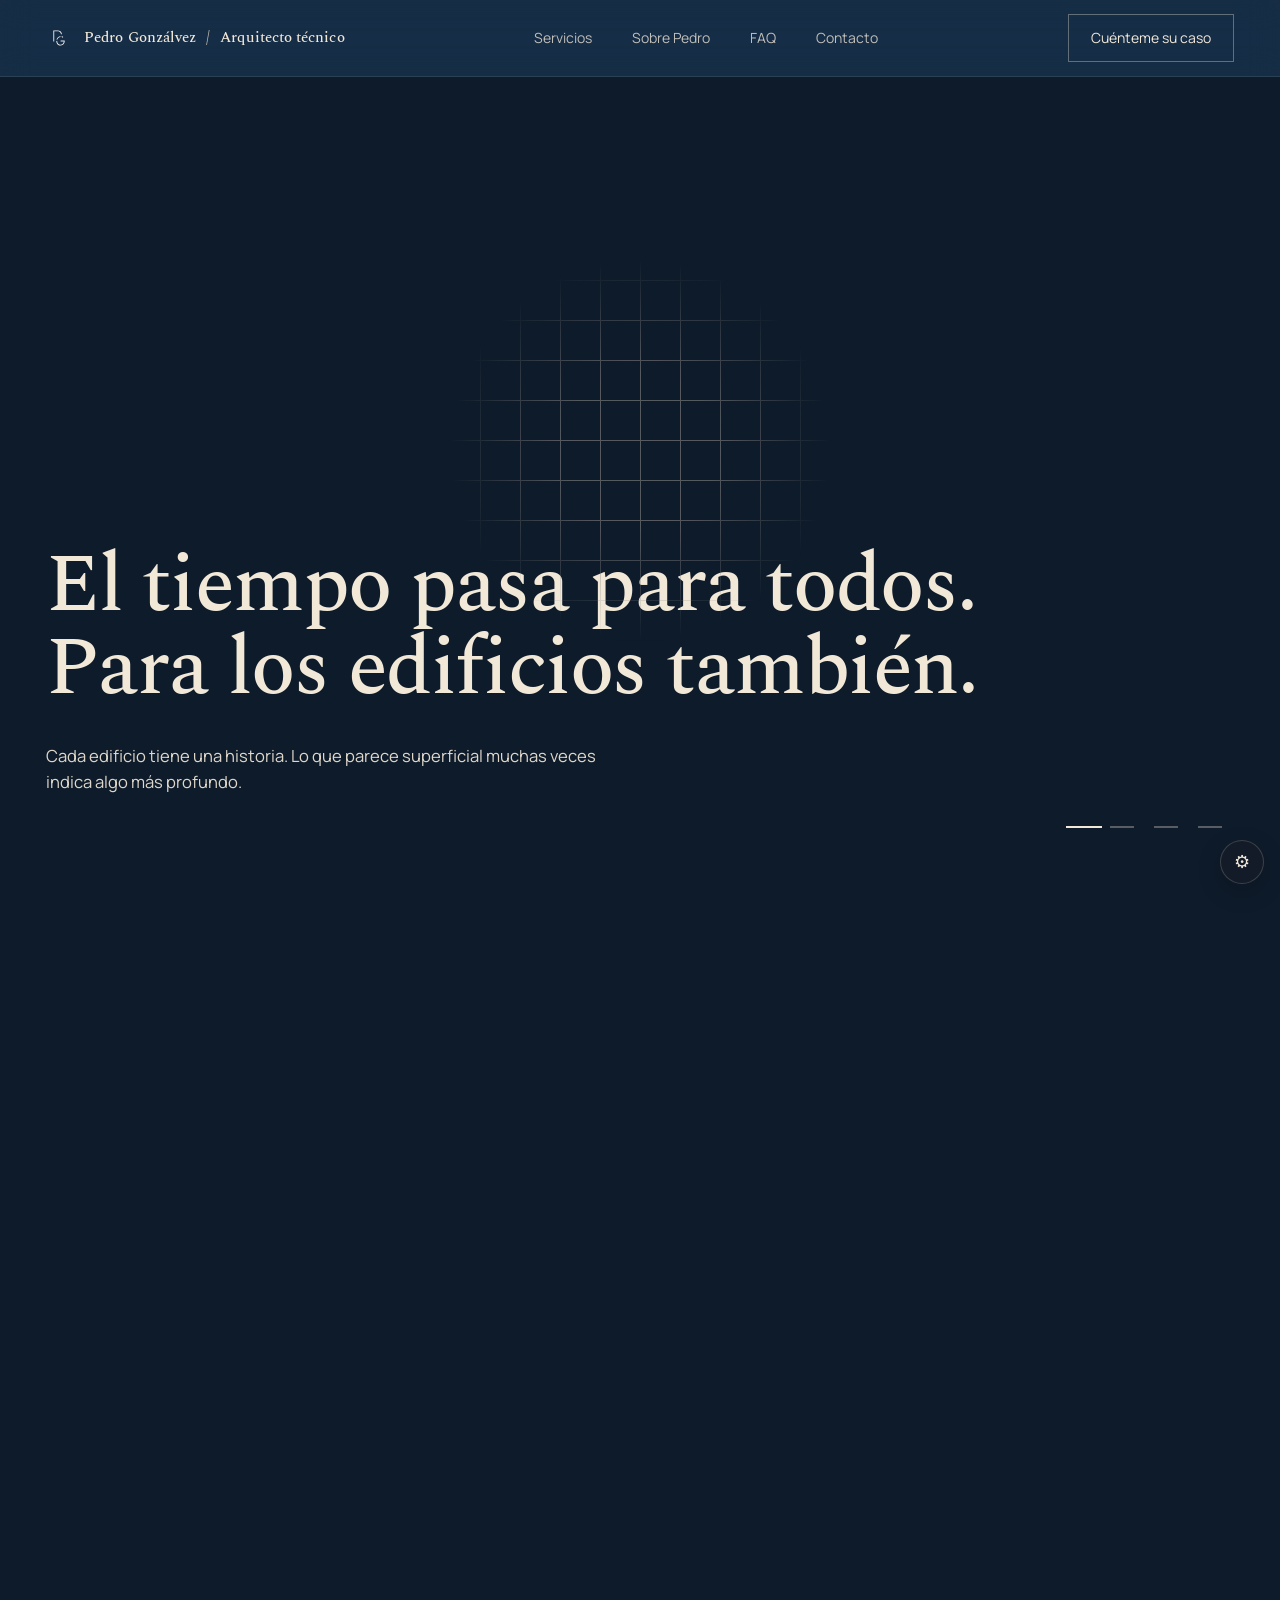
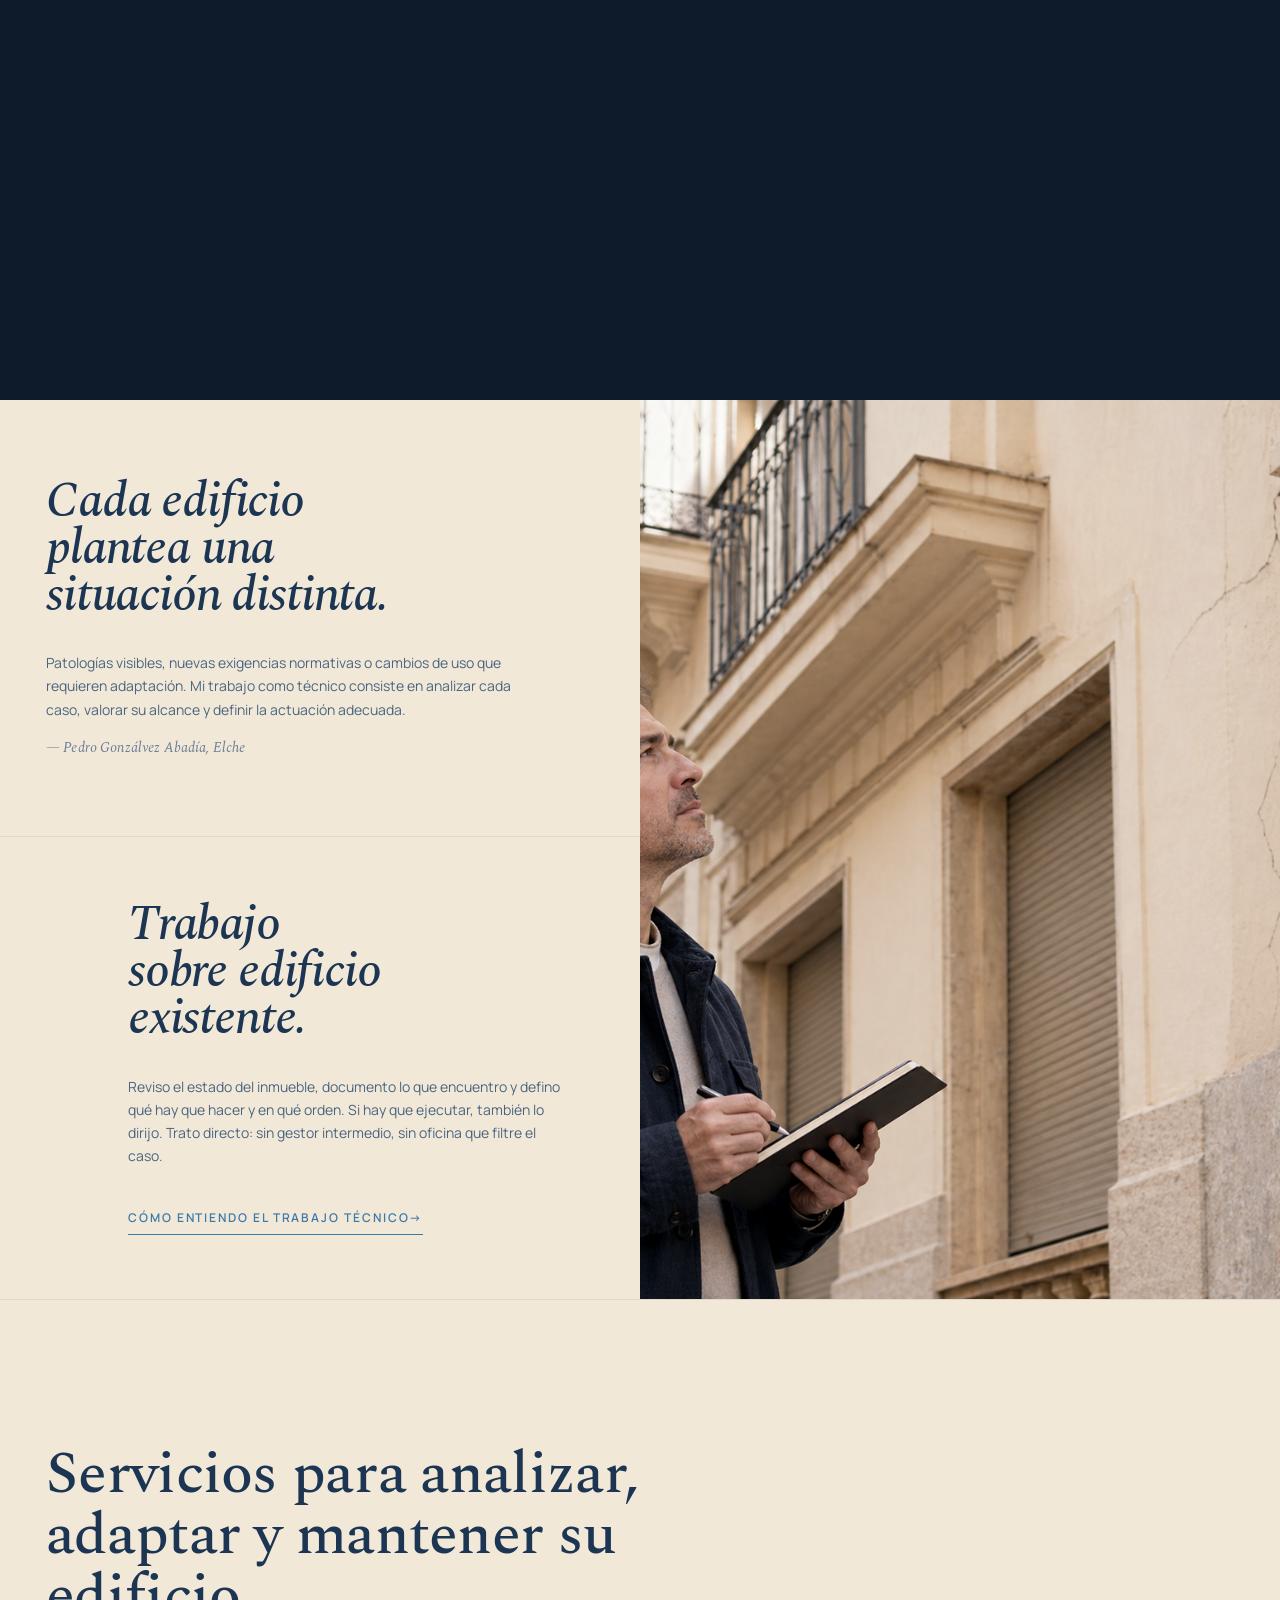
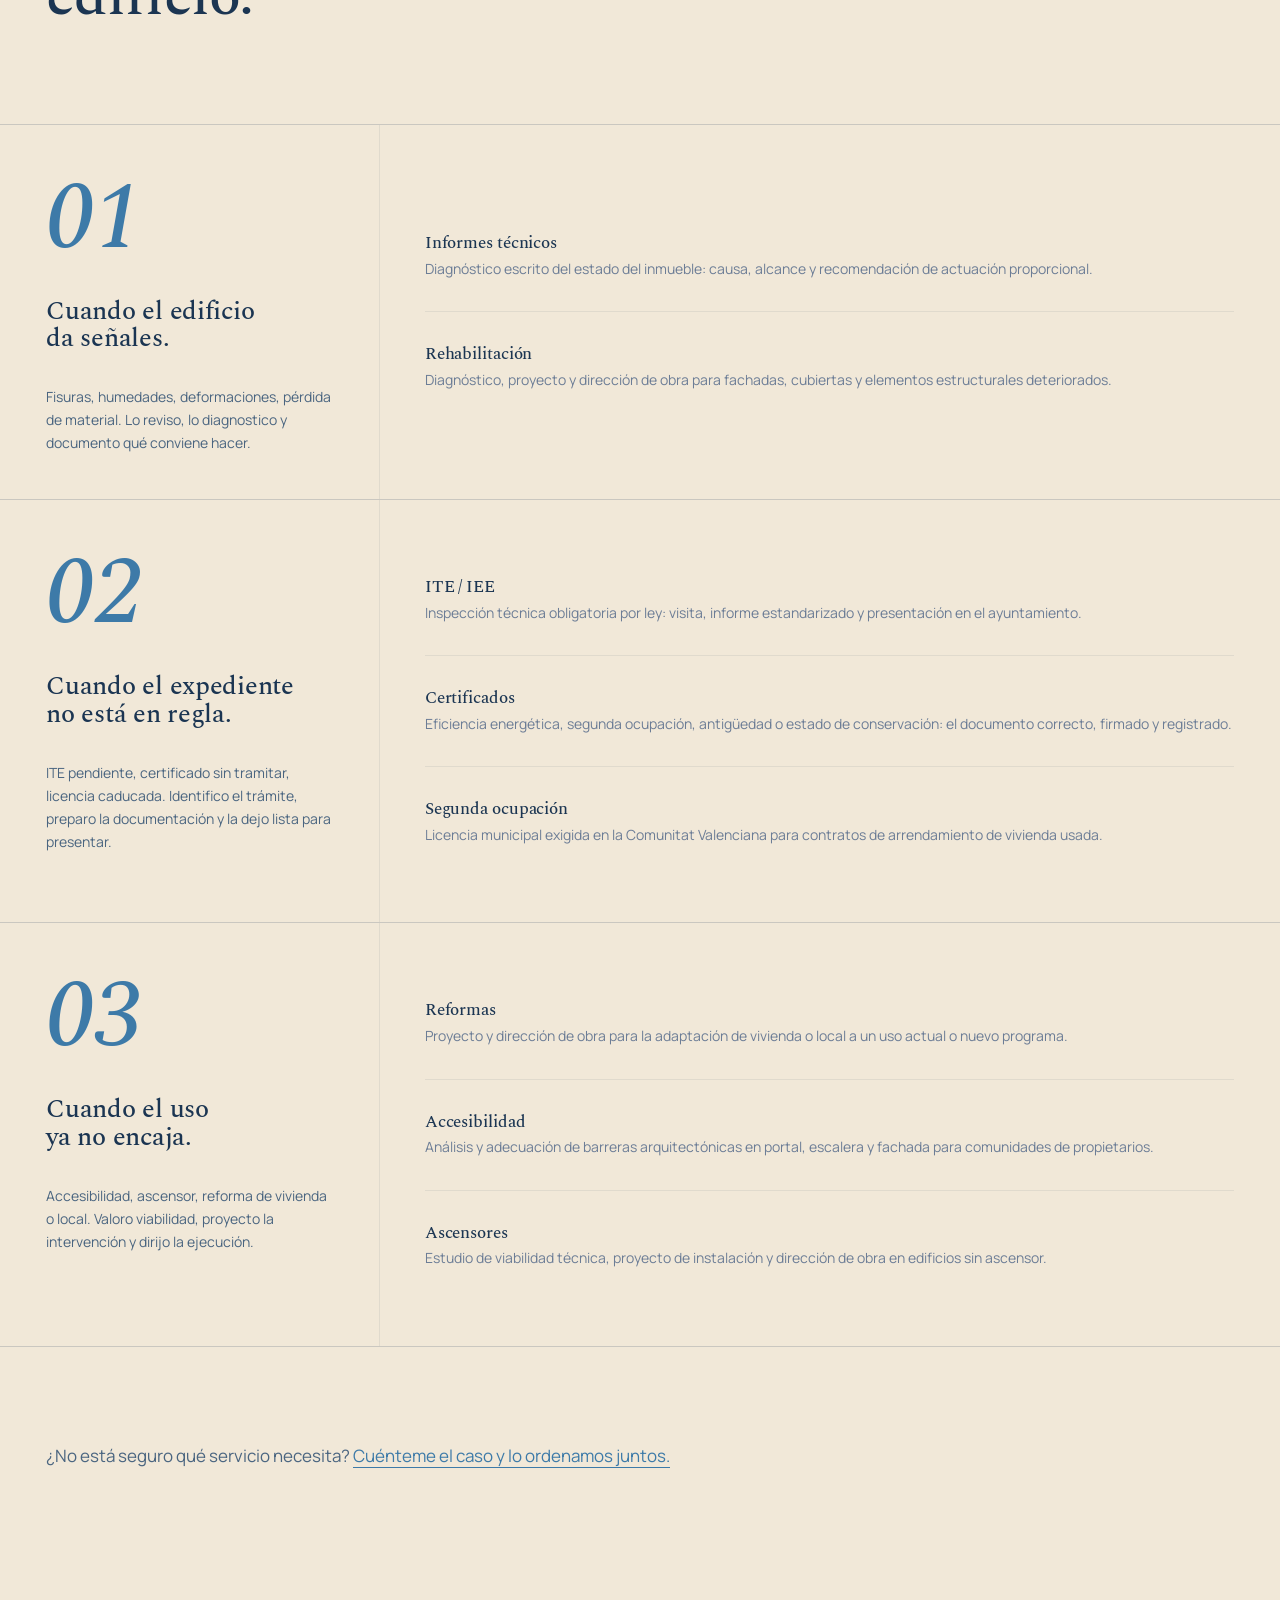
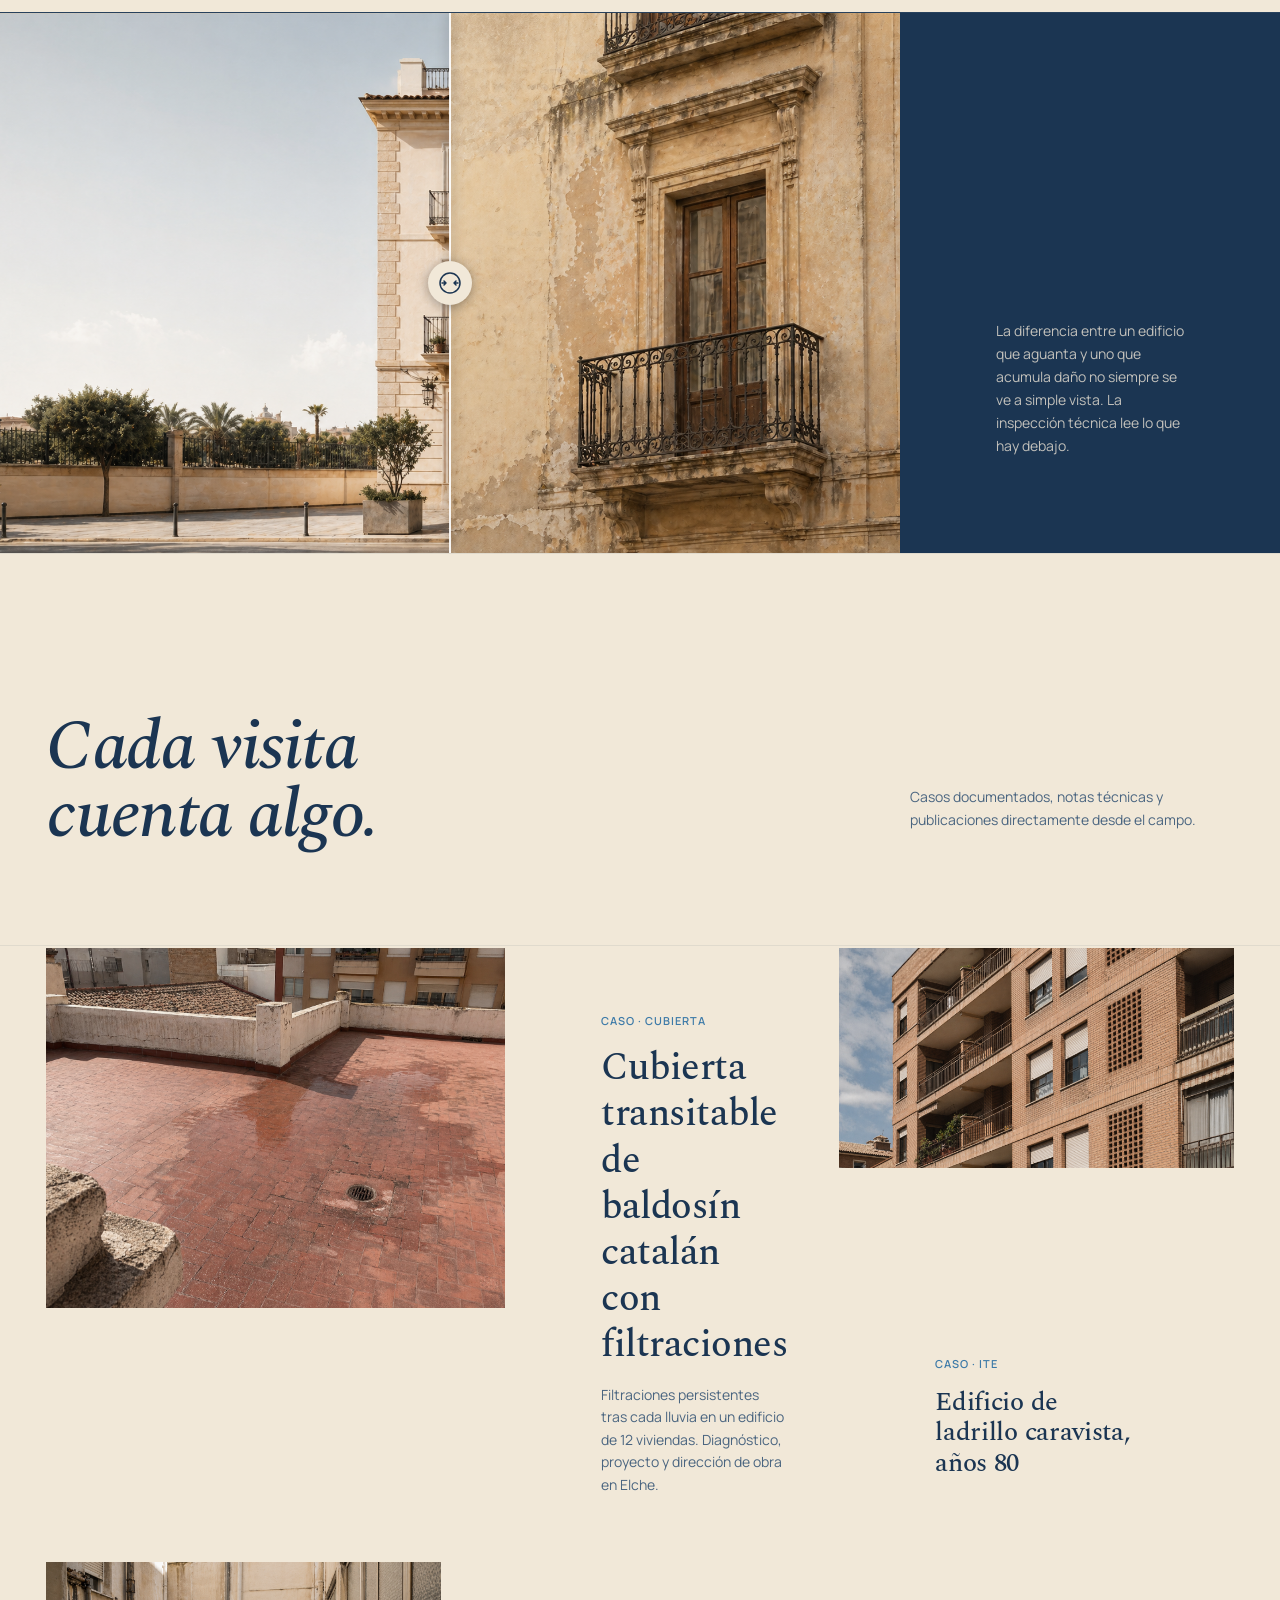
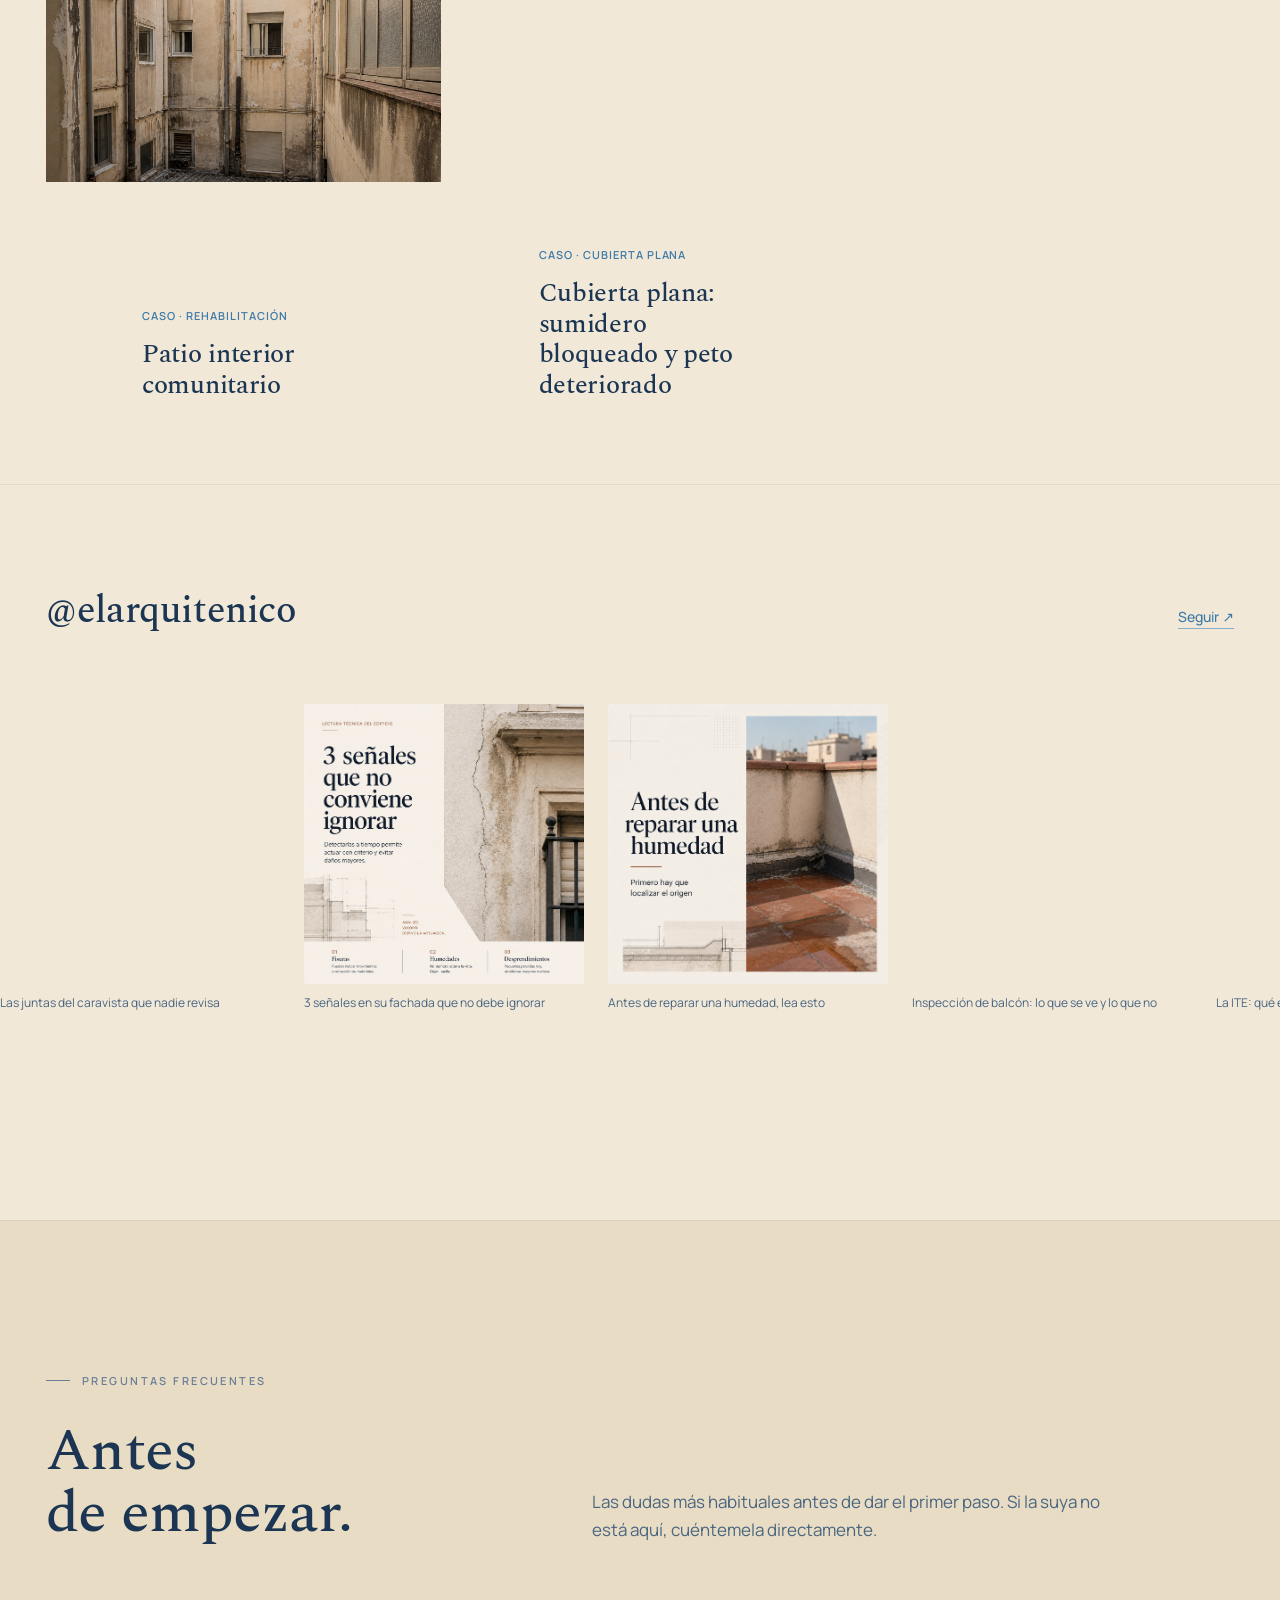
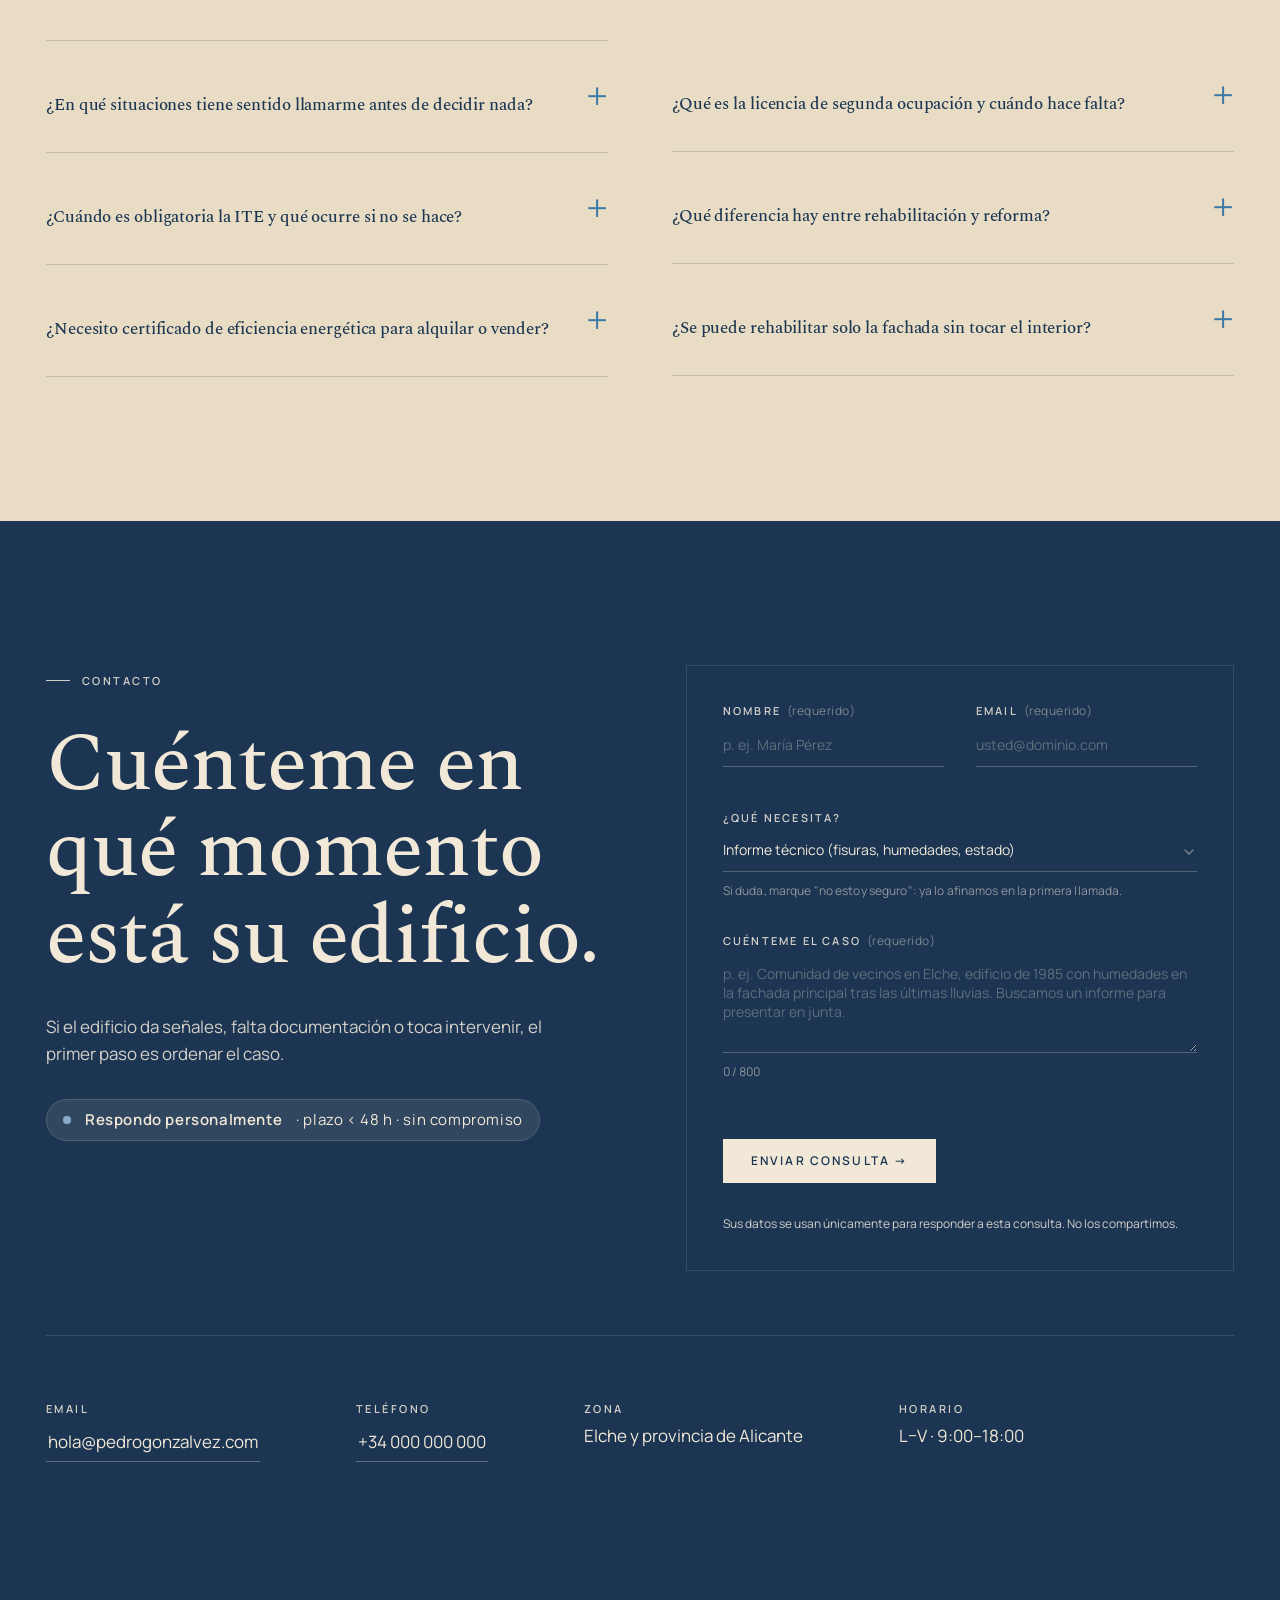
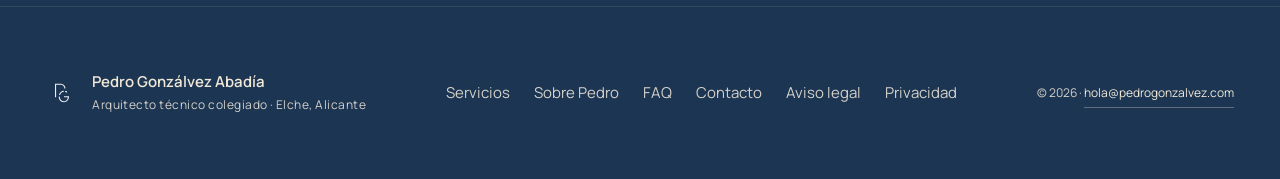
==== 07-prototype/variants/v1/index.html @ 9ec5dd2e "Initial commit — Web Pedro Gonzálvez V2 prototype Prototype HTML/CSS/JS at 07-prototype/variants/v1/" ====
<!doctype html>
<html lang="es">
<head>
<meta charset="utf-8" />
<meta name="viewport" content="width=device-width, initial-scale=1" />
<title>V1 · Pedro Gonzálvez</title>
<link rel="icon" href="../../../03-media/brand/favicon.svg" />
<link rel="preconnect" href="https://fonts.googleapis.com" />
<link rel="preconnect" href="https://fonts.gstatic.com" crossorigin />
<link href="https://fonts.googleapis.com/css2?family=Spectral:ital,wght@0,300;0,400;0,500;0,600;0,700;1,400;1,500&family=Manrope:wght@300;400;500;600;700&display=swap" rel="stylesheet" />
<link rel="stylesheet" href="../_shared/tweaks.css" />
<link rel="stylesheet" href="style.css" />
</head>
<body>

<a class="skip-link" href="#main">Saltar al contenido</a>

<div class="trace" aria-hidden="true"></div>

<header class="nav nav--fixed" role="banner">
  <a class="nav__brand" href="#">
    <img src="../../../03-media/brand/logo-isotipo.svg" alt="PG" />
    <span><strong>Pedro Gonzálvez</strong><i class="nav__pipe">|</i>Arquitecto técnico</span>
  </a>
  <nav class="nav__links">
    <a href="#servicios">Servicios</a>
    <a href="#sobre">Sobre Pedro</a>
    <a href="#faq">FAQ</a>
    <a href="#contacto">Contacto</a>
  </nav>
  <a class="nav__cta" href="#contacto">Cuénteme su caso</a>
</header>

<main id="main">

<!-- ============================================================
     HERO: scroll-pinned, 2 fases crossfade (poético → operativo)
     ============================================================ -->
<section class="hero-wrap" aria-label="Hero">
  <div class="hero">
    <video class="hero__video is-active" src="../../../03-media/hero/videos/01-loop-normal.mp4" muted loop playsinline preload="auto" autoplay aria-hidden="true" tabindex="-1"></video>
    <video class="hero__video" src="../../../03-media/hero/videos/03-loop-aged.mp4" muted loop playsinline preload="auto" autoplay aria-hidden="true" tabindex="-1"></video>
    <video class="hero__video" src="../../../03-media/hero/videos/05-loop-balcony.mp4" muted loop playsinline preload="auto" autoplay aria-hidden="true" tabindex="-1"></video>
    <video class="hero__video" src="../../../03-media/hero/videos/07-loop-material-detail.mp4" muted loop playsinline preload="auto" autoplay aria-hidden="true" tabindex="-1"></video>

    <!-- Fase 1: tiempo — edificio en buen estado -->
    <div class="hero__phase is-active" data-phase="1" aria-hidden="false">
      <h1 class="hero__title animated-heading"
          data-text="El tiempo pasa para todos.&#10;Para los edificios también."></h1>
      <p class="hero__lead fade-in" data-delay="900" data-duration="1000">
        Cada edificio tiene una historia. Lo que parece superficial
        muchas veces indica algo más profundo.
      </p>
    </div>

    <!-- Fase 2: señales — edificio envejecido -->
    <div class="hero__phase" data-phase="2" aria-hidden="true">
      <h1 class="hero__title">
        El edificio<br/>muestra sus señales.
      </h1>
      <p class="hero__lead">
        Humedades, grietas, oxidaciones, pérdida de material.
        Cada señal cuenta algo.
      </p>
    </div>

    <!-- Fase 3: diagnóstico — detalle de balcón -->
    <div class="hero__phase" data-phase="3" aria-hidden="true">
      <h1 class="hero__title">
        Antes de intervenir,<br/>hay que entender<br/>qué dicen las señales.
      </h1>
      <p class="hero__lead">
        No toda intervención es igual. El diagnóstico determina la actuación.
      </p>
    </div>

    <!-- Fase 4: operativa — detalle de material -->
    <div class="hero__phase" data-phase="4" aria-hidden="true">
      <h1 class="hero__title hero__title--ops">
        <span class="ops-line ops-line--1">Reviso.</span>
        <span class="ops-line ops-line--2">Documento.</span>
        <span class="ops-line ops-line--3">Adapto.</span>
      </h1>
      <p class="hero__lead">
        Informes técnicos, ITE/IEE, certificados, segunda ocupación,
        rehabilitación, accesibilidad, reformas y ascensores. Trato
        directo con el técnico colegiado que estudia su caso.
      </p>
      <div class="hero__actions">
        <a class="btn btn--solid" href="#contacto">Cuénteme su caso</a>
        <a class="btn btn--ghost" href="#servicios">Ver servicios <span aria-hidden="true">↓</span></a>
      </div>
    </div>

    <!-- Indicador discreto de fase -->
    <div class="hero__progress" aria-hidden="true">
      <span class="hero__progress-dot is-active" data-target="1"></span>
      <span class="hero__progress-dot" data-target="2"></span>
      <span class="hero__progress-dot" data-target="3"></span>
      <span class="hero__progress-dot" data-target="4"></span>
    </div>
  </div>
</section>

<!-- ============================================================
     INTRO: marco + pedro unificados, foto sticky derecha
     ============================================================ -->
<section class="intro" id="sobre" aria-labelledby="pedro-heading">
  <div class="intro__left">
    <div class="marco__inner">
      <p class="marco__frase">Cada edificio<br/>plantea una<br/>situación distinta.</p>
      <p class="marco__body">Patologías visibles, nuevas exigencias normativas o cambios de uso que requieren adaptación. Mi trabajo como técnico consiste en analizar cada caso, valorar su alcance y definir la actuación adecuada.</p>
      <p class="marco__firma">— Pedro Gonzálvez Abadía, Elche</p>
    </div>
    <div class="pedro__text">
      <h2 class="pedro__heading" id="pedro-heading">
        Trabajo<br/>sobre edificio<br/>existente.
      </h2>
      <p class="pedro__bio">
        Reviso el estado del inmueble, documento lo que encuentro y defino qué hay que hacer y en qué orden. Si hay que ejecutar, también lo dirijo. Trato directo: sin gestor intermedio, sin oficina que filtre el caso.
      </p>
      <a class="pedro__link" href="/sobre-pedro">Cómo entiendo el trabajo técnico <span aria-hidden="true">→</span></a>
    </div>
  </div>
  <figure class="intro__foto">
    <img loading="lazy" decoding="async"
         src="../../../03-media/images-final/images/10-sobre-pedro-trabajando.png"
         alt="Pedro Gonzálvez en una inspección técnica" />
  </figure>
</section>

<!-- ============================================================
     SERVICIOS: 3 situaciones, 8 servicios organizados por ejes
     ============================================================ -->
<section class="servicios" id="servicios" aria-labelledby="servicios-heading">
  <header class="servicios__head">
    <h2 class="display" id="servicios-heading">
      Servicios para analizar,<br/>adaptar y mantener su edificio.
    </h2>
  </header>

  <ol class="situaciones" role="list">

    <li class="situacion">
      <div class="situacion__ctx">
        <span class="situacion__n" aria-hidden="true">01</span>
        <h3>Cuando el edificio<br/>da señales.</h3>
        <p>Fisuras, humedades, deformaciones, pérdida de material. Lo reviso, lo diagnostico y documento qué conviene hacer.</p>
      </div>
      <ul class="situacion__srvs" role="list">
        <li>
          <a href="#contacto">
            <span class="srv-nombre">Informes técnicos</span>
            <span class="srv-desc">Diagnóstico escrito del estado del inmueble: causa, alcance y recomendación de actuación proporcional.</span>
          </a>
        </li>
        <li>
          <a href="#contacto">
            <span class="srv-nombre">Rehabilitación</span>
            <span class="srv-desc">Diagnóstico, proyecto y dirección de obra para fachadas, cubiertas y elementos estructurales deteriorados.</span>
          </a>
        </li>
      </ul>
    </li>

    <li class="situacion">
      <div class="situacion__ctx">
        <span class="situacion__n" aria-hidden="true">02</span>
        <h3>Cuando el expediente<br/>no está en regla.</h3>
        <p>ITE pendiente, certificado sin tramitar, licencia caducada. Identifico el trámite, preparo la documentación y la dejo lista para presentar.</p>
      </div>
      <ul class="situacion__srvs" role="list">
        <li>
          <a href="#contacto">
            <span class="srv-nombre">ITE / IEE</span>
            <span class="srv-desc">Inspección técnica obligatoria por ley: visita, informe estandarizado y presentación en el ayuntamiento.</span>
          </a>
        </li>
        <li>
          <a href="#contacto">
            <span class="srv-nombre">Certificados</span>
            <span class="srv-desc">Eficiencia energética, segunda ocupación, antigüedad o estado de conservación: el documento correcto, firmado y registrado.</span>
          </a>
        </li>
        <li>
          <a href="#contacto">
            <span class="srv-nombre">Segunda ocupación</span>
            <span class="srv-desc">Licencia municipal exigida en la Comunitat Valenciana para contratos de arrendamiento de vivienda usada.</span>
          </a>
        </li>
      </ul>
    </li>

    <li class="situacion">
      <div class="situacion__ctx">
        <span class="situacion__n" aria-hidden="true">03</span>
        <h3>Cuando el uso<br/>ya no encaja.</h3>
        <p>Accesibilidad, ascensor, reforma de vivienda o local. Valoro viabilidad, proyecto la intervención y dirijo la ejecución.</p>
      </div>
      <ul class="situacion__srvs" role="list">
        <li>
          <a href="#contacto">
            <span class="srv-nombre">Reformas</span>
            <span class="srv-desc">Proyecto y dirección de obra para la adaptación de vivienda o local a un uso actual o nuevo programa.</span>
          </a>
        </li>
        <li>
          <a href="#contacto">
            <span class="srv-nombre">Accesibilidad</span>
            <span class="srv-desc">Análisis y adecuación de barreras arquitectónicas en portal, escalera y fachada para comunidades de propietarios.</span>
          </a>
        </li>
        <li>
          <a href="#contacto">
            <span class="srv-nombre">Ascensores</span>
            <span class="srv-desc">Estudio de viabilidad técnica, proyecto de instalación y dirección de obra en edificios sin ascensor.</span>
          </a>
        </li>
      </ul>
    </li>

  </ol>

  <p class="servicios__pie">
    ¿No está seguro qué servicio necesita?
    <a href="#contacto">Cuénteme el caso y lo ordenamos juntos.</a>
  </p>
</section>

<!-- ============================================================
     ANTES / DESPUÉS: slider comparativo de diagnóstico
     ============================================================ -->
<section class="antesdespues" aria-label="Comparativa antes y después">
  <div class="ad__wrap">
    <div class="ad__slider" style="--pos:50%"
         role="group" aria-label="Arrastre para comparar estado del edificio">
      <div class="ad__pane ad__pane--before">
        <img loading="lazy" decoding="async"
             src="../../../03-media/images-final/images/02-hero-edificio-envejecido.png"
             alt="Edificio con señales de deterioro — estado antes de intervención" />
        <span class="ad__label" aria-hidden="true">Antes</span>
      </div>
      <div class="ad__pane ad__pane--after">
        <img loading="lazy" decoding="async"
             src="../../../03-media/images-final/images/01-hero-edificio-normal.png"
             alt="Edificio en buen estado" />
        <span class="ad__label ad__label--right" aria-hidden="true">Después</span>
      </div>
      <div class="ad__handle"
           role="slider" aria-label="Comparar antes y después"
           aria-valuemin="5" aria-valuemax="95" aria-valuenow="50"
           tabindex="0">
        <div class="ad__line" aria-hidden="true"></div>
        <div class="ad__knob" aria-hidden="true">
          <svg width="22" height="22" viewBox="0 0 22 22" fill="none" aria-hidden="true">
            <circle cx="11" cy="11" r="10" stroke="currentColor" stroke-width="1.5"/>
            <path d="M7 11H3M7 11L5 9M7 11L5 13M15 11H19M15 11L17 9M15 11L17 13" stroke="currentColor" stroke-width="1.5" stroke-linecap="round"/>
          </svg>
        </div>
      </div>
    </div>
    <div class="ad__caption">
      <p class="ad__text">La diferencia entre un edificio que aguanta y uno que acumula daño no siempre se ve a simple vista. La inspección técnica lee lo que hay debajo.</p>
    </div>
  </div>
</section>

<!-- ============================================================
     FEED: casos + publicaciones Instagram como contenido vivo
     ============================================================ -->
<section class="feed" id="casos" aria-labelledby="feed-heading">

  <header class="feed__head">
    <div class="feed__head-left">
      <h2 class="feed__titulo" id="feed-heading">Cada visita<br/>cuenta algo.</h2>
    </div>
    <div class="feed__head-right">
      <p>Casos documentados, notas técnicas y publicaciones directamente desde el campo.</p>
    </div>
  </header>

  <!-- Grid editorial de casos -->
  <div class="feed__grid">

    <article class="feed__card feed__card--featured">
      <figure class="feed__card-img">
        <img loading="lazy" decoding="async"
             src="../../../03-media/images-final/images/05-caso-cubierta-baldosin-catalan.png"
             alt="Cubierta transitable de baldosín catalán con filtraciones, Elche" />
      </figure>
      <div class="feed__card-body">
        <span class="feed__tag">Caso · Cubierta</span>
        <h3>Cubierta transitable de baldosín catalán con filtraciones</h3>
        <p>Filtraciones persistentes tras cada lluvia en un edificio de 12 viviendas. Diagnóstico, proyecto y dirección de obra en Elche.</p>
      </div>
    </article>

    <article class="feed__card">
      <figure class="feed__card-img">
        <img loading="lazy" decoding="async"
             src="../../../03-media/images-final/images/06-caso-edificio-caravista-80-90.png"
             alt="Edificio de ladrillo caravista años 80-90, Elche" />
      </figure>
      <div class="feed__card-body">
        <span class="feed__tag">Caso · ITE</span>
        <h3>Edificio de ladrillo caravista, años 80</h3>
      </div>
    </article>

    <article class="feed__card">
      <figure class="feed__card-img">
        <img loading="lazy" decoding="async"
             src="../../../03-media/images-final/images/09-caso-patio-interior.png"
             alt="Patio interior comunitario con problemas de humedad" />
      </figure>
      <div class="feed__card-body">
        <span class="feed__tag">Caso · Rehabilitación</span>
        <h3>Patio interior comunitario</h3>
      </div>
    </article>

    <article class="feed__card">
      <figure class="feed__card-img">
        <img loading="lazy" decoding="async"
             src="../../../03-media/images-final/images/18-caso-cubierta-plana-sumidero.png"
             alt="Cubierta plana con sumidero bloqueado y peto deteriorado" />
      </figure>
      <div class="feed__card-body">
        <span class="feed__tag">Caso · Cubierta plana</span>
        <h3>Cubierta plana: sumidero bloqueado y peto deteriorado</h3>
      </div>
    </article>

  </div>

  <!-- Tira de publicaciones Instagram -->
  <div class="feed__posts">
    <div class="feed__posts-head">
      <a class="feed__handle" href="https://instagram.com/" target="_blank" rel="noopener noreferrer">@elarquitenico</a>
      <a class="feed__ig-cta" href="https://instagram.com/" target="_blank" rel="noopener noreferrer">
        Seguir <span aria-hidden="true">↗</span>
      </a>
    </div>
    <div class="feed__strip" aria-label="Publicaciones de Instagram">

      <article class="feed__post">
        <figure class="feed__post-img">
          <video muted loop playsinline autoplay aria-hidden="true" tabindex="-1">
            <source src="../../../03-media/hero/videos/07-loop-material-detail.mp4" type="video/mp4" />
          </video>
        </figure>
        <p class="feed__post-cap">Las juntas del caravista que nadie revisa</p>
      </article>

      <article class="feed__post">
        <figure class="feed__post-img">
          <img loading="lazy" decoding="async"
               src="../../../03-media/images-final/images/19-post-3-senales.png"
               alt="3 señales en su fachada que no debe ignorar" />
        </figure>
        <p class="feed__post-cap">3 señales en su fachada que no debe ignorar</p>
      </article>

      <article class="feed__post">
        <figure class="feed__post-img">
          <img loading="lazy" decoding="async"
               src="../../../03-media/images-final/images/20-post-antes-reparar-humedad.png"
               alt="Antes de reparar una humedad, lea esto" />
        </figure>
        <p class="feed__post-cap">Antes de reparar una humedad, lea esto</p>
      </article>

      <article class="feed__post">
        <figure class="feed__post-img">
          <video muted loop playsinline autoplay aria-hidden="true" tabindex="-1">
            <source src="../../../03-media/hero/videos/05-loop-balcony.mp4" type="video/mp4" />
          </video>
        </figure>
        <p class="feed__post-cap">Inspección de balcón: lo que se ve y lo que no</p>
      </article>

      <article class="feed__post">
        <figure class="feed__post-img">
          <img loading="lazy" decoding="async"
               src="../../../03-media/images-final/images/21-post-ite.png"
               alt="La ITE: qué es y para qué sirve" />
        </figure>
        <p class="feed__post-cap">La ITE: qué es y para qué sirve</p>
      </article>

      <article class="feed__post">
        <figure class="feed__post-img">
          <img loading="lazy" decoding="async"
               src="../../../03-media/images-final/images/23-post-adaptar-portal.png"
               alt="Cómo adaptar un portal sin grandes obras" />
        </figure>
        <p class="feed__post-cap">Cómo adaptar un portal sin grandes obras</p>
      </article>

      <article class="feed__post">
        <figure class="feed__post-img">
          <video muted loop playsinline autoplay aria-hidden="true" tabindex="-1">
            <source src="../../../03-media/hero/videos/03-loop-aged.mp4" type="video/mp4" />
          </video>
        </figure>
        <p class="feed__post-cap">Cuando el tiempo deja su marca en la fachada</p>
      </article>

      <article class="feed__post">
        <figure class="feed__post-img">
          <img loading="lazy" decoding="async"
               src="../../../03-media/images-final/images/24-post-caravista-juntas.png"
               alt="Las juntas del ladrillo caravista que nadie revisa" />
        </figure>
        <p class="feed__post-cap">Fachada de caravista: grietas y juntas</p>
      </article>

    </div>
  </div>

</section>

<!-- ============================================================
     FAQ: preguntas reales antes de dar el primer paso
     ============================================================ -->
<section class="faq" id="faq" aria-labelledby="faq-heading">
  <header class="faq__head">
    <div>
      <p class="eyebrow">Preguntas frecuentes</p>
      <h2 class="display" id="faq-heading">Antes<br/>de empezar.</h2>
    </div>
    <p class="faq__intro">Las dudas más habituales antes de dar el primer paso. Si la suya no está aquí, cuéntemela directamente.</p>
  </header>

  <div class="faq__lista">

    <details class="faq__item">
      <summary class="faq__q">¿En qué situaciones tiene sentido llamarme antes de decidir nada?</summary>
      <p class="faq__a">Cuando aparecen fisuras, humedades o deformaciones que no sabe cómo valorar. Antes de comprar o vender un inmueble con dudas sobre su estado. Cuando el ayuntamiento o la comunidad le pide un documento que no sabe cómo preparar. Una consulta previa no compromete nada y ayuda a ordenar el caso.</p>
    </details>

    <details class="faq__item">
      <summary class="faq__q">¿Cuándo es obligatoria la ITE y qué ocurre si no se hace?</summary>
      <p class="faq__a">En la provincia de Alicante, la ITE es obligatoria para edificios residenciales colectivos de cierta antigüedad, habitualmente a partir de los 50 años, con renovación cada 10. El plazo concreto depende del municipio. Si no se realiza, el ayuntamiento puede imponer sanciones y el seguro del edificio puede quedar comprometido.</p>
    </details>

    <details class="faq__item">
      <summary class="faq__q">¿Necesito certificado de eficiencia energética para alquilar o vender?</summary>
      <p class="faq__a">Sí, es obligatorio desde 2013 para cualquier contrato de compraventa o arrendamiento. Sin él no puede formalizar la operación. El certificado tiene vigencia de 10 años salvo que haya cambios relevantes en el inmueble.</p>
    </details>

    <details class="faq__item">
      <summary class="faq__q">¿Qué es la licencia de segunda ocupación y cuándo hace falta?</summary>
      <p class="faq__a">Es un documento municipal que acredita que una vivienda cumple las condiciones mínimas de habitabilidad. En la Comunitat Valenciana es obligatoria para contratos de arrendamiento de vivienda ya construida. No hay que confundirla con la licencia de primera ocupación, que se tramita al terminar una obra nueva.</p>
    </details>

    <details class="faq__item">
      <summary class="faq__q">¿Qué diferencia hay entre rehabilitación y reforma?</summary>
      <p class="faq__a">La reforma actúa sobre la distribución o los acabados interiores sin alterar la estructura ni la envolvente del edificio. La rehabilitación interviene sobre elementos generales: fachada, cubierta, estructura o instalaciones comunes. La rehabilitación exige normalmente proyecto técnico y dirección de obra; la reforma puede o no, según su alcance.</p>
    </details>

    <details class="faq__item">
      <summary class="faq__q">¿Se puede rehabilitar solo la fachada sin tocar el interior?</summary>
      <p class="faq__a">Sí, siempre que la actuación no modifique elementos estructurales. Una rehabilitación de fachada requiere proyecto, permisos municipales y dirección facultativa. Es conveniente aprovecharla para revisar el estado de juntas, anclajes y encuentros con cubierta, que suelen ser el origen de las patologías.</p>
    </details>

  </div>
</section>

<!-- ============================================================
     CONTACTO
     ============================================================ -->
<section class="contacto" id="contacto">
  <div class="contacto__copy">
    <p class="eyebrow eyebrow--light">Contacto</p>
    <h2 class="display">Cuénteme en qué momento<br/>está su edificio.</h2>
    <p class="contacto__lede">Si el edificio da señales, falta documentación o toca intervenir, el primer paso es ordenar el caso.</p>
    <p class="contacto__promise"><strong>Respondo personalmente</strong> · plazo &lt; 48 h · sin compromiso</p>
  </div>
  <form class="contacto__form" novalidate aria-label="Formulario de contacto">
    <label>
      <span>Nombre <em>(requerido)</em></span>
      <input type="text" name="nombre" required autocomplete="name" placeholder="p. ej. María Pérez" aria-describedby="err-nombre" />
      <small class="contacto__err" id="err-nombre" aria-live="polite"></small>
    </label>
    <label>
      <span>Email <em>(requerido)</em></span>
      <input type="email" name="email" required autocomplete="email" placeholder="usted@dominio.com" aria-describedby="err-email" />
      <small class="contacto__err" id="err-email" aria-live="polite"></small>
    </label>
    <label class="contacto__full">
      <span>¿Qué necesita?</span>
      <select name="tipo" aria-describedby="hint-tipo">
        <option value="informe">Informe técnico (fisuras, humedades, estado)</option>
        <option value="ite">ITE / IEE (inspección de edificio)</option>
        <option value="certificado">Certificado (eficiencia, segunda ocupación)</option>
        <option value="rehabilitacion">Rehabilitación (fachada, cubierta, estructura)</option>
        <option value="reforma">Reforma o ascensor</option>
        <option value="otro">Otro / no estoy seguro</option>
      </select>
      <small class="contacto__hint" id="hint-tipo">Si duda, marque "no estoy seguro": ya lo afinamos en la primera llamada.</small>
    </label>
    <label class="contacto__full">
      <span>Cuénteme el caso <em>(requerido)</em></span>
      <textarea rows="4" name="caso" required minlength="20" maxlength="800"
        placeholder="p. ej. Comunidad de vecinos en Elche, edificio de 1985 con humedades en la fachada principal tras las últimas lluvias. Buscamos un informe para presentar en junta."
        aria-describedby="hint-caso err-caso"></textarea>
      <small class="contacto__hint" id="hint-caso"><span class="contacto__counter">0 / 800</span></small>
      <small class="contacto__err" id="err-caso" aria-live="polite"></small>
    </label>
    <button type="submit">Enviar consulta →</button>
    <p class="contacto__legal">Sus datos se usan únicamente para responder a esta consulta. No los compartimos.</p>
    <p class="contacto__success" hidden role="status" aria-live="polite">
      <strong>✓ Consulta recibida.</strong>
      Le responderé por email en menos de 48 horas con: <em>(1)</em> orientación inicial sobre qué servicio encaja, <em>(2)</em> documentación que conviene preparar y <em>(3)</em> propuesta de visita técnica si procede.
    </p>
  </form>
  <dl class="contacto__data">
    <div><dt>Email</dt><dd><a href="mailto:hola@pedrogonzalvez.com">hola@pedrogonzalvez.com</a></dd></div>
    <div><dt>Teléfono</dt><dd><a href="tel:+34000000000">+34 000 000 000</a></dd></div>
    <div><dt>Zona</dt><dd>Elche y provincia de Alicante</dd></div>
    <div><dt>Horario</dt><dd>L–V · 9:00–18:00</dd></div>
  </dl>
</section>

</main>

<footer class="foot" role="contentinfo">
  <div class="foot__brand">
    <img src="../../../03-media/brand/logo-isotipo.svg" alt="" />
    <p>
      <strong>Pedro Gonzálvez Abadía</strong><br/>
      <span>Arquitecto técnico colegiado · Elche, Alicante</span>
    </p>
  </div>
  <nav class="foot__nav" aria-label="Pie de página">
    <a href="#servicios">Servicios</a>
    <a href="#sobre">Sobre Pedro</a>
    <a href="#faq">FAQ</a>
    <a href="#contacto">Contacto</a>
    <a href="#" aria-label="Aviso legal">Aviso legal</a>
    <a href="#" aria-label="Política de privacidad">Privacidad</a>
  </nav>
  <p class="foot__legal">© <span id="y"></span> · <a href="mailto:hola@pedrogonzalvez.com">hola@pedrogonzalvez.com</a></p>
</footer>

<script>document.getElementById('y').textContent = new Date().getFullYear();</script>
<script type="module" src="script.js"></script>
<script src="../_shared/tweaks.js" defer></script>
</body>
</html>
---- 07-prototype/variants/_shared/tweaks.css ----
/* ===== Tweaks panel (compartido) =====
   Bottom-right toggle. Click → desliza un panel con controles
   para los tokens de color principales. Persiste en localStorage. */

.tweaks-toggle {
  position: fixed;
  right: 16px;
  bottom: 16px;
  z-index: 999;
  width: 44px; height: 44px;
  border-radius: 999px;
  background: rgba(20, 28, 42, 0.92);
  color: #f1e8d8;
  display: grid; place-items: center;
  cursor: pointer;
  border: 1px solid rgba(241, 232, 216, 0.18);
  box-shadow: 0 8px 24px rgba(0, 0, 0, 0.18);
  font-family: ui-sans-serif, system-ui, -apple-system, sans-serif;
  font-size: 18px;
  transition: transform .25s ease, background .25s;
}
.tweaks-toggle:hover { transform: rotate(45deg); background: rgba(20, 28, 42, 1); }

.tweaks {
  position: fixed;
  right: 16px;
  bottom: 70px;
  z-index: 999;
  width: 280px;
  max-height: calc(100vh - 110px);
  overflow: auto;
  padding: 16px 18px 18px;
  background: rgba(20, 28, 42, 0.96);
  color: #f1e8d8;
  border: 1px solid rgba(241, 232, 216, 0.16);
  border-radius: 8px;
  box-shadow: 0 16px 40px rgba(0, 0, 0, 0.32);
  font-family: ui-sans-serif, system-ui, -apple-system, sans-serif;
  font-size: 12px;
  line-height: 1.4;
  transform: translateY(8px);
  opacity: 0;
  pointer-events: none;
  transition: transform .25s ease, opacity .25s ease;
}
.tweaks.is-open {
  transform: translateY(0);
  opacity: 1;
  pointer-events: auto;
}
.tweaks h2 {
  margin: 0 0 14px;
  font-size: 11px;
  font-weight: 700;
  letter-spacing: 0.18em;
  text-transform: uppercase;
  color: rgba(241, 232, 216, 0.7);
}
.tweaks__group + .tweaks__group { margin-top: 14px; padding-top: 14px; border-top: 1px solid rgba(241, 232, 216, 0.1); }
.tweaks__group h3 {
  margin: 0 0 8px;
  font-size: 10px;
  font-weight: 600;
  letter-spacing: 0.18em;
  text-transform: uppercase;
  color: rgba(241, 232, 216, 0.55);
}
.tweaks__row {
  display: grid;
  grid-template-columns: 1fr 36px 60px;
  align-items: center;
  gap: 8px;
  padding: 5px 0;
}
.tweaks__row label {
  font-size: 12px;
  color: rgba(241, 232, 216, 0.85);
}
.tweaks__row input[type="color"] {
  width: 36px; height: 24px;
  border: 1px solid rgba(241, 232, 216, 0.2);
  border-radius: 4px;
  background: transparent;
  cursor: pointer;
  padding: 0;
}
.tweaks__row input[type="color"]::-webkit-color-swatch-wrapper { padding: 2px; }
.tweaks__row input[type="color"]::-webkit-color-swatch { border-radius: 2px; border: 0; }
.tweaks__select {
  display: grid;
  grid-template-columns: 1fr 1fr;
  align-items: center;
  gap: 8px;
  padding: 5px 0;
}
.tweaks__select label { font-size: 12px; color: rgba(241, 232, 216, 0.85); }
.tweaks__select select {
  font: inherit;
  font-family: ui-monospace, SFMono-Regular, monospace;
  font-size: 11px;
  color: rgba(241, 232, 216, 0.92);
  background: rgba(241, 232, 216, 0.06);
  border: 1px solid rgba(241, 232, 216, 0.18);
  border-radius: 3px;
  padding: 6px 8px;
  outline: none;
  appearance: none;
  cursor: pointer;
  background-image: linear-gradient(45deg, transparent 50%, rgba(241,232,216,0.6) 50%),
                    linear-gradient(135deg, rgba(241,232,216,0.6) 50%, transparent 50%);
  background-position: calc(100% - 14px) 50%, calc(100% - 9px) 50%;
  background-size: 5px 5px, 5px 5px;
  background-repeat: no-repeat;
  padding-right: 22px;
}
.tweaks__select select:hover { border-color: rgba(241, 232, 216, 0.32); }
.tweaks__select select option { background: #14202c; color: #f1e8d8; }

.tweaks__row .hex {
  font: inherit;
  font-family: ui-monospace, SFMono-Regular, monospace;
  font-size: 10px;
  color: rgba(241, 232, 216, 0.65);
  text-align: right;
  padding: 4px 6px;
  background: rgba(241, 232, 216, 0.06);
  border: 1px solid rgba(241, 232, 216, 0.12);
  border-radius: 3px;
  outline: none;
}
.tweaks__actions {
  display: flex; gap: 8px;
  margin-top: 14px;
  padding-top: 14px;
  border-top: 1px solid rgba(241, 232, 216, 0.1);
}
.tweaks__actions button {
  flex: 1;
  padding: 7px 10px;
  font: inherit; font-size: 11px;
  font-weight: 600;
  letter-spacing: 0.06em;
  text-transform: uppercase;
  color: #f1e8d8;
  background: rgba(241, 232, 216, 0.08);
  border: 1px solid rgba(241, 232, 216, 0.18);
  border-radius: 4px;
  cursor: pointer;
  transition: background .2s;
}
.tweaks__actions button:hover { background: rgba(241, 232, 216, 0.18); }
.tweaks__hint {
  margin: 10px 0 0;
  font-size: 10px;
  line-height: 1.45;
  color: rgba(241, 232, 216, 0.5);
}
---- 07-prototype/variants/v1/style.css ----
/* V1 — Spectral (display) + Manrope (body), header fijo arriba, trama rejilla blueprint */

:root {
  --bg:           #f1e8d8;
  --bg-soft:      #f6efe1;
  --bg-deep:      #e8ddc4;
  --ink:          #1b3552;
  --ink-soft:     #4a6580;
  --ink-mute:     #6c7d96;
  --rule:         rgba(27, 53, 82, 0.18);
  --rule-soft:    rgba(27, 53, 82, 0.08);
  --accent:       #3d7aa8;
  --accent-deep:  #2a5c8a;
  --accent-soft:  #88adcc;
  --dark:         #14253a;
  --dark-soft:    #1b3552;
  --on-dark:      #f1e8d8;
  --on-dark-soft: color-mix(in srgb, var(--on-dark) 78%, var(--ink-mute) 22%);
  --on-dark-92: color-mix(in srgb, var(--on-dark) 92%, transparent);
  --on-dark-85: color-mix(in srgb, var(--on-dark) 85%, transparent);
  --on-dark-78: color-mix(in srgb, var(--on-dark) 78%, transparent);
  --on-dark-55: color-mix(in srgb, var(--on-dark) 55%, transparent);
  --on-dark-45: color-mix(in srgb, var(--on-dark) 45%, transparent);
  --on-dark-35: color-mix(in srgb, var(--on-dark) 35%, transparent);
  --on-dark-32: color-mix(in srgb, var(--on-dark) 32%, transparent);
  --on-dark-25: color-mix(in srgb, var(--on-dark) 25%, transparent);
  --on-dark-15: color-mix(in srgb, var(--on-dark) 15%, transparent);
  --on-dark-12: color-mix(in srgb, var(--on-dark) 12%, transparent);
  --on-dark-10: color-mix(in srgb, var(--on-dark) 10%, transparent);

  --display: "Spectral", "Source Serif 4", "Iowan Old Style", Georgia, serif;
  --body:    "Manrope", system-ui, sans-serif;

  --t-7: clamp(56px, 9vw, 132px);
  --t-6: clamp(40px, 6.5vw, 92px);
  --t-5: clamp(32px, 4.6vw, 64px);
  --t-4: clamp(24px, 3vw, 40px);
  --t-3: clamp(19px, 2vw, 26px);
  --t-2: 17px;
  --t-1: 14px;
  --t-0: 12px;
  --t-eye: 11px;

  --gx:    clamp(20px, 3.6vw, 56px);
  --xs: 8px;  --sm: 16px;  --md: 32px;
  --lg: 64px; --xl: 96px;  --xxl: 144px;

  --ease: cubic-bezier(0.16, 1, 0.3, 1);
}

* { box-sizing: border-box; }
html, body { margin: 0; padding: 0; }
html { scroll-behavior: smooth; }
body {
  background: var(--bg);
  color: var(--ink);
  font-family: var(--body);
  font-size: var(--t-1);
  line-height: 1.55;
  -webkit-font-smoothing: antialiased;
  -moz-osx-font-smoothing: grayscale;
  position: relative;
  overflow-x: hidden;
}
img { display: block; max-width: 100%; height: auto; }
a { color: inherit; text-decoration: none; }
button { font: inherit; cursor: pointer; border: 0; background: none; color: inherit; }
::selection { background: var(--accent); color: var(--bg); }

/* ============== TRAMA: rejilla blueprint, mouse reveal con difference ============== */
body::before {
  content: "";
  position: fixed; inset: 0;
  background-image:
    linear-gradient(to right,  #ffffff 1px, transparent 1px),
    linear-gradient(to bottom, #ffffff 1px, transparent 1px);
  background-size: 40px 40px;
  opacity: 0.06;
  mix-blend-mode: difference;
  pointer-events: none;
  z-index: 0;
}
.trace {
  position: fixed; inset: 0;
  pointer-events: none; z-index: 1;
  background-image:
    linear-gradient(to right,  #ffffff 1px, transparent 1px),
    linear-gradient(to bottom, #ffffff 1px, transparent 1px);
  background-size: 40px 40px;
  opacity: 0.32;
  mix-blend-mode: difference;
  -webkit-mask-image: radial-gradient(circle 240px at var(--mx, 50%) var(--my, 50%),
                       #000 0%, #000 32%, transparent 80%);
          mask-image: radial-gradient(circle 240px at var(--mx, 50%) var(--my, 50%),
                       #000 0%, #000 32%, transparent 80%);
}

/* ============== Primitivos tipográficos ============== */
.display {
  font-family: var(--display);
  font-weight: 500;
  font-size: var(--t-5);
  line-height: 1.04;
  letter-spacing: -0.012em;
  margin: 0 0 var(--md);
  color: var(--ink);
}
.display em { font-style: italic; font-weight: 400; color: var(--accent); }
.lede {
  font-size: var(--t-2); line-height: 1.6;
  color: var(--ink-soft); margin: 0 0 var(--md); max-width: 56ch;
}
.eyebrow {
  font-size: var(--t-eye); font-weight: 600;
  letter-spacing: 0.22em; text-transform: uppercase;
  color: var(--ink-mute); margin: 0 0 var(--md);
  display: inline-flex; align-items: center; gap: 12px;
}
.eyebrow::before { content: ""; width: 24px; height: 1px; background: currentColor; }
.eyebrow--light { color: var(--on-dark-soft); }

.btn {
  display: inline-flex; align-items: center; gap: 8px;
  padding: 13px 26px;
  font-size: var(--t-1); font-weight: 500;
  letter-spacing: 0.01em;
  border: 1px solid transparent;
  transition: background .25s, color .25s, border-color .25s, transform .25s;
}
.btn--solid { background: var(--on-dark); color: var(--ink); }
.btn--solid:hover { background: var(--accent); color: var(--on-dark); }
.btn--ghost { color: var(--on-dark); border-color: var(--on-dark-55); }
.btn--ghost:hover { background: var(--on-dark); color: var(--ink); border-color: var(--on-dark); }

/* ============== HEADER ============== */
.nav--fixed {
  position: fixed; inset: 0 0 auto 0; z-index: 80;
  display: grid; grid-template-columns: auto 1fr auto;
  align-items: center; gap: var(--md);
  padding: 14px var(--gx);
  background: color-mix(in srgb, var(--ink) 92%, transparent);
  border-bottom: 1px solid var(--on-dark-10);
}
@supports (backdrop-filter: blur(1px)) or (-webkit-backdrop-filter: blur(1px)) {
  .nav--fixed {
    background: color-mix(in srgb, var(--ink) 70%, transparent);
    backdrop-filter: blur(16px) saturate(1.1);
    -webkit-backdrop-filter: blur(16px) saturate(1.1);
  }
}
@media (max-width: 700px) {
  @supports (backdrop-filter: blur(1px)) {
    .nav--fixed { backdrop-filter: blur(8px) saturate(1.05); -webkit-backdrop-filter: blur(8px) saturate(1.05); }
  }
}
.nav__brand {
  display: flex; align-items: center; gap: 12px;
  color: var(--on-dark);
}
.nav__brand img {
  height: 26px; width: 26px;
  filter: brightness(0) invert(1); opacity: .92;
}
.nav__brand span {
  font-family: var(--display); font-weight: 500; font-size: 15px;
  letter-spacing: 0.005em;
  display: inline-flex; align-items: center; gap: 8px;
}
.nav__brand strong { font-weight: 500; }
.nav__pipe {
  font-style: normal;
  color: var(--on-dark-45);
  font-weight: 300;
  margin: 0 2px;
}
.nav__brand span > :last-child { font-style: italic; font-weight: 400; color: var(--on-dark-78); }
.nav__links {
  justify-self: center; display: flex; gap: 12px;
  font-size: var(--t-1); color: var(--on-dark-78);
}
.nav__links a {
  padding: 12px 14px;
  min-height: 44px;
  display: inline-flex; align-items: center;
  transition: color .2s ease;
}
.nav__links a:hover { color: var(--on-dark); }
.nav__cta {
  font-size: var(--t-1); color: var(--on-dark);
  padding: 12px 22px;
  min-height: 44px;
  display: inline-flex; align-items: center;
  border: 1px solid var(--on-dark-35);
  transition: background .2s, color .2s, border-color .2s, opacity .35s ease;
  opacity: 0;
  pointer-events: none;
}
body.hero-ops .nav__cta,
body.past-hero .nav__cta { opacity: 1; pointer-events: auto; }
.nav__cta:hover { background: var(--on-dark); color: var(--ink); border-color: var(--on-dark); }
@media (max-width: 800px) { .nav__links { display: none; } .nav--fixed { grid-template-columns: 1fr auto; } }
@media (max-width: 540px) { .nav__brand span > :last-child, .nav__pipe { display: none; } }

/* ============== HERO (scroll-pinned, 2 fases) ============== */
.hero-wrap {
  position: relative;
  height: 400vh;
  background: #0e1b2a;
}
.hero {
  position: sticky;
  top: 0;
  height: 100vh;
  width: 100%;
  overflow: hidden;
  background: #0e1b2a;
  isolation: isolate;
}
.hero__video {
  position: absolute; inset: 0; width: 100%; height: 100%;
  object-fit: cover; z-index: 0;
  opacity: 0; transition: opacity 900ms ease;
}
.hero__video.is-active { opacity: 1; }
.hero::after {
  content: ""; position: absolute; inset: auto 0 0 0; height: 65%;
  background: linear-gradient(180deg, transparent 0%, rgba(14,27,42,0.55) 60%, rgba(14,27,42,0.82) 100%);
  z-index: 1; pointer-events: none;
}
.hero__phase {
  position: absolute; inset: auto 0 0 0;
  padding: 0 var(--gx) clamp(48px, 8vh, 96px);
  z-index: 5; max-width: min(1100px, 92vw); color: var(--on-dark);
  opacity: 0; transform: translateY(12px);
  transition: opacity 700ms var(--ease), transform 700ms var(--ease);
  pointer-events: none;
}
.hero__phase.is-active { opacity: 1; transform: translateY(0); pointer-events: auto; }
.hero__title--ops {
  font-family: var(--display); font-weight: 500;
  font-size: clamp(36px, 6.4vw, 96px);
  line-height: 1.08;
  letter-spacing: -0.018em;
  margin: 0 0 var(--md); color: var(--on-dark);
}
.ops-line { display: block; }
.ops-line--2 { padding-left: 1.6em; }
.ops-line--3 { padding-left: 3.2em; }
.hero__progress {
  position: absolute; right: var(--gx); bottom: clamp(48px, 8vh, 96px);
  z-index: 6; display: flex; gap: 8px;
}
.hero__progress-dot {
  width: 36px; height: 2px;
  background: var(--on-dark-32);
  transform: scaleX(0.667);
  transform-origin: left center;
  will-change: transform, background-color;
  transition: background-color 350ms var(--ease), transform 350ms var(--ease);
}
.hero__progress-dot.is-active { background: var(--on-dark); transform: scaleX(1); }
@media (max-width: 700px) { .hero__progress { display: none; } }
.hero__kicker {
  margin: 0 0 var(--md);
  font-size: 15px; font-weight: 500;
  letter-spacing: 0.04em;
  color: var(--on-dark-85);
  display: inline-flex; align-items: center; gap: 12px;
  font-family: var(--display); font-style: italic;
}
.hero__dot {
  width: 8px; height: 8px; border-radius: 50%;
  background: var(--accent-soft);
  animation: pulse 2.4s ease-in-out infinite;
}
html.is-tab-hidden .hero__dot { animation-play-state: paused; }
html.is-tab-hidden .trace { mask-image: none; -webkit-mask-image: none; opacity: 0; }
@keyframes pulse { 0%,100% { opacity: 0.5; transform: scale(1); } 50% { opacity: 1; transform: scale(1.3); } }
.hero__title {
  font-family: var(--display); font-weight: 500;
  font-size: clamp(36px, 6.4vw, 96px);
  line-height: 1.02;
  letter-spacing: -0.018em;
  margin: 0 0 var(--md); color: var(--on-dark);
}
.hero__lead {
  font-size: clamp(15px, 1.3vw, 18px); line-height: 1.6;
  max-width: 56ch; margin: 0 0 var(--md);
  color: var(--on-dark-92);
}
.hero__actions { display: flex; gap: 12px; flex-wrap: wrap; }

/* ============================================================
   MARCO: declaración de práctica — tipografía como diseño
   ============================================================ */
/* ============================================================
   INTRO: marco + pedro en un vistazo — foto fija derecha
   ============================================================ */
.intro {
  position: relative; z-index: 2;
  display: grid;
  grid-template-columns: minmax(0, 1fr) minmax(0, 1fr);
  height: 100vh; min-height: 600px;
  background: var(--bg);
  border-bottom: 1px solid var(--rule-soft);
  overflow: hidden;
}
.intro__left {
  display: grid;
  grid-template-rows: 1fr 1fr;
  overflow: hidden;
}
.marco__inner {
  display: flex; flex-direction: column; justify-content: center;
  padding: var(--lg) var(--gx);
  border-bottom: 1px solid var(--rule-soft);
}
.marco__frase {
  font-family: var(--display);
  font-weight: 500; font-style: italic;
  font-size: clamp(26px, 3.8vw, 58px);
  line-height: 0.97;
  letter-spacing: -0.024em;
  color: var(--ink);
  margin: 0 0 var(--md);
}
.marco__body {
  font-size: var(--t-1); line-height: 1.65;
  color: var(--ink-soft); max-width: 52ch;
  margin: 0 0 var(--sm);
}
.marco__firma {
  font-family: var(--display); font-style: italic; font-weight: 400;
  font-size: var(--t-1); color: var(--ink-mute);
  margin: 0; letter-spacing: 0.01em;
}
.pedro__text {
  display: flex; flex-direction: column; justify-content: center;
  padding: var(--lg) var(--gx) var(--lg) clamp(var(--gx), 10vw, 140px);
}
.pedro__heading {
  font-family: var(--display); font-weight: 500; font-style: italic;
  font-size: clamp(26px, 3.8vw, 58px);
  line-height: 0.97; letter-spacing: -0.024em;
  color: var(--ink); margin: 0 0 var(--md);
}
.pedro__bio {
  font-size: var(--t-1); line-height: 1.65;
  color: var(--ink-soft); max-width: 48ch;
  margin: 0 0 var(--md);
}
.pedro__link {
  align-self: flex-start;
  font-size: var(--t-0); font-weight: 600;
  letter-spacing: 0.16em; text-transform: uppercase;
  color: var(--accent); border-bottom: 1px solid var(--accent);
  padding: 10px 0 6px; min-height: 36px;
  display: inline-flex; align-items: center;
  transition: color .2s, border-color .2s;
}
.pedro__link:hover { color: var(--accent-deep); border-color: var(--accent-deep); }
.intro__foto {
  position: relative;
  height: 100%; margin: 0; overflow: hidden;
}
.intro__foto img {
  width: 100%; height: 100%;
  object-fit: cover; object-position: 58% top; display: block;
  filter: saturate(0.82) contrast(1.04);
}
@media (max-width: 900px) {
  .intro { grid-template-columns: 1fr; height: auto; }
  .intro__left { grid-template-rows: auto auto; }
  .intro__foto { height: 65vw; min-height: 300px; order: -1; }
  .marco__inner,
  .pedro__text { padding: var(--xl) var(--gx); }
}

/* ============================================================
   SERVICIOS: 3 situaciones, 8 servicios organizados por ejes
   ============================================================ */
.servicios { position: relative; z-index: 2; background: var(--bg); padding-bottom: var(--xxl); }
.servicios__head {
  padding: var(--xxl) var(--gx) var(--xl);
  display: grid; grid-template-columns: minmax(0, 1.2fr) minmax(0, 1fr);
  gap: var(--lg); align-items: end;
}
.servicios__head .display { font-size: var(--t-5); margin: 0; }
@media (max-width: 900px) { .servicios__head { grid-template-columns: 1fr; padding-bottom: var(--md); } }

/* Lista de situaciones */
.situaciones {
  list-style: none; padding: 0; margin: 0;
  border-top: 1px solid var(--rule);
}

.situacion {
  display: grid;
  grid-template-columns: minmax(260px, 380px) minmax(0, 1fr);
  gap: 0;
  border-bottom: 1px solid var(--rule);
  transition: background .3s var(--ease);
}
.situacion:hover { background: var(--bg-soft); }

.situacion__ctx {
  padding: clamp(36px, 5vh, 72px) clamp(24px, 3.5vw, 56px) clamp(36px, 5vh, 72px) var(--gx);
  border-right: 1px solid var(--rule-soft);
  display: flex; flex-direction: column; justify-content: flex-start;
}
.situacion__n {
  display: block;
  font-family: var(--display); font-style: italic; font-weight: 500;
  font-size: clamp(52px, 7.5vw, 108px); line-height: 1;
  color: var(--accent); letter-spacing: -0.02em;
  margin-bottom: var(--md);
}
.situacion__ctx h3 {
  margin: 0 0 var(--md);
  font-family: var(--display); font-weight: 500;
  font-size: var(--t-3); line-height: 1.08; letter-spacing: -0.01em; color: var(--ink);
}
.situacion__ctx p {
  margin: 0; font-size: var(--t-1); line-height: 1.65; color: var(--ink-soft); max-width: 34ch;
}

.situacion__srvs {
  list-style: none; padding: 0; margin: 0;
  padding: clamp(36px, 5vh, 72px) var(--gx) clamp(36px, 5vh, 72px) clamp(24px, 3.5vw, 56px);
  display: flex; flex-direction: column; justify-content: center;
  gap: 0;
}
.situacion__srvs li {
  border-bottom: 1px solid var(--rule-soft);
}
.situacion__srvs li:last-child { border-bottom: 0; }
.situacion__srvs a {
  display: flex; flex-direction: column; gap: 4px;
  padding: var(--md) 0;
  transition: background .15s;
}
.srv-nombre {
  font-family: var(--display); font-weight: 500;
  font-size: var(--t-2); line-height: 1.2; letter-spacing: -0.006em;
  color: var(--ink);
  transition: color .2s;
}
.srv-desc {
  font-size: var(--t-1); line-height: 1.55;
  color: var(--ink-mute);
}
.situacion__srvs a:hover .srv-nombre { color: var(--accent); }
.situacion__srvs a:hover .srv-desc { color: var(--ink-soft); }

@media (max-width: 860px) {
  .situacion { grid-template-columns: 1fr; }
  .situacion__ctx {
    padding: var(--lg) var(--gx) var(--md);
    border-right: 0;
    border-bottom: 1px solid var(--rule-soft);
  }
  .situacion__n { font-size: clamp(44px, 12vw, 72px); }
  .situacion__srvs { padding: var(--md) var(--gx) var(--lg); }
}

.servicios__pie {
  margin: var(--xl) 0 0;
  padding: 0 var(--gx);
  font-size: var(--t-2); color: var(--ink-soft); line-height: 1.5;
}
.servicios__pie a {
  color: var(--accent); border-bottom: 1px solid var(--accent);
  transition: color .2s, border-color .2s;
}
.servicios__pie a:hover { color: var(--accent-deep); border-color: var(--accent-deep); }

/* ============================================================
   ANTES / DESPUÉS: slider comparativo con barra arrastrable
   ============================================================ */
.antesdespues {
  position: relative; z-index: 2;
  background: var(--ink);
  border-top: 1px solid rgba(255,255,255,0.06);
}
.ad__wrap {
  display: grid;
  grid-template-columns: 1fr 380px;
}
.ad__slider {
  position: relative;
  height: clamp(420px, 60vh, 700px);
  overflow: hidden;
  cursor: col-resize;
  user-select: none;
  -webkit-user-select: none;
}
.ad__pane {
  position: absolute; inset: 0;
}
.ad__pane img {
  width: 100%; height: 100%;
  object-fit: cover; object-position: center 20%;
  display: block;
  pointer-events: none;
}
.ad__pane--after {
  clip-path: inset(0 calc(100% - var(--pos)) 0 0);
  transition: clip-path 0ms;
}
.ad__label {
  position: absolute; bottom: var(--md); left: var(--md);
  font-family: var(--sans); font-size: 11px; font-weight: 600;
  letter-spacing: 0.1em; text-transform: uppercase;
  color: #fff; background: rgba(0,0,0,0.46);
  padding: 4px 10px; border-radius: 2px;
  pointer-events: none;
}
.ad__label--right { left: auto; right: var(--md); }
.ad__handle {
  position: absolute; top: 0; bottom: 0;
  left: var(--pos);
  transform: translateX(-50%);
  width: 40px; display: flex;
  flex-direction: column; align-items: center;
  z-index: 4; cursor: col-resize;
}
.ad__line {
  position: absolute; inset: 0 auto 0 auto;
  left: 50%; transform: translateX(-50%);
  width: 2px;
  background: rgba(255,255,255,0.9);
  box-shadow: 0 0 12px rgba(0,0,0,0.5);
}
.ad__knob {
  position: absolute; top: 50%; transform: translateY(-50%);
  width: 44px; height: 44px;
  background: var(--bg); border-radius: 50%;
  display: flex; align-items: center; justify-content: center;
  color: var(--ink);
  box-shadow: 0 2px 12px rgba(0,0,0,0.35);
  transition: transform 200ms var(--ease);
}
.ad__handle:hover .ad__knob,
.ad__handle:focus .ad__knob { transform: translateY(-50%) scale(1.12); }
.ad__handle:focus { outline: none; }
.ad__handle:focus-visible .ad__knob {
  outline: 2px solid var(--accent); outline-offset: 2px;
}
.ad__caption {
  display: flex; flex-direction: column; justify-content: flex-end;
  padding: var(--xxl) var(--xl) var(--xl);
  background: var(--ink);
}
.ad__caption .eyebrow { color: var(--accent-soft); }
.ad__text {
  font-size: var(--t-1); line-height: 1.65;
  color: var(--on-dark-78); margin: var(--md) 0 0;
  max-width: 36ch;
}
@media (max-width: 860px) {
  .ad__wrap { grid-template-columns: 1fr; }
  .ad__caption { padding: var(--lg) var(--gx); }
  .ad__text { max-width: 56ch; }
}

/* ============================================================
   FEED: casos + publicaciones Instagram
   ============================================================ */
.feed {
  position: relative; z-index: 2;
  background: var(--bg);
  border-top: 1px solid var(--rule-soft);
  padding-bottom: var(--xxl);
}
.feed__head {
  display: flex; align-items: flex-end; justify-content: space-between;
  gap: var(--xl);
  padding: var(--xxl) var(--gx) var(--xl);
  border-bottom: 1px solid var(--rule-soft);
}
.feed__head-right {
  max-width: 36ch;
  font-size: var(--t-1); line-height: 1.65; color: var(--ink-soft);
  padding-bottom: 4px;
}
.feed__titulo {
  font-family: var(--display); font-weight: 500; font-style: italic;
  font-size: clamp(40px, 5.5vw, 80px);
  line-height: 0.96; letter-spacing: -0.022em; color: var(--ink);
  margin: var(--sm) 0 0;
}

/* Grid de casos: 1 featured grande + 3 secundarias */
.feed__grid {
  display: grid;
  grid-template-columns: 1fr 1fr 1fr;
  grid-template-rows: auto auto;
  padding: 0 var(--gx);
  gap: 2px;
  margin-top: 2px;
}
.feed__card { display: flex; flex-direction: column; background: var(--bg-card); }
.feed__card--featured {
  grid-column: 1 / 3;
  grid-row: 1;
  flex-direction: row;
}
.feed__card-img {
  margin: 0; overflow: hidden;
  flex-shrink: 0;
}
.feed__card--featured .feed__card-img { flex: 0 0 58%; height: 360px; }
.feed__card:not(.feed__card--featured) .feed__card-img { height: 220px; }
.feed__card-img img {
  width: 100%; height: 100%;
  object-fit: cover; object-position: center;
  display: block;
  filter: saturate(0.85);
  transition: filter 400ms var(--ease), transform 500ms var(--ease);
}
.feed__card:hover .feed__card-img img {
  filter: saturate(1); transform: scale(1.03);
}
.feed__card-body {
  padding: var(--lg) var(--xl);
  display: flex; flex-direction: column; justify-content: flex-end;
  flex: 1;
}
.feed__tag {
  font-family: var(--sans); font-size: 11px; font-weight: 600;
  letter-spacing: 0.09em; text-transform: uppercase;
  color: var(--accent); margin-bottom: var(--sm);
  display: block;
}
.feed__card-body h3 {
  font-family: var(--display); font-weight: 500;
  font-size: var(--t-3); line-height: 1.2; letter-spacing: -0.012em;
  color: var(--ink); margin: 0 0 var(--sm);
}
.feed__card--featured .feed__card-body h3 { font-size: var(--t-4); }
.feed__card-body p {
  font-size: var(--t-1); line-height: 1.6; color: var(--ink-soft);
  margin: 0; max-width: 42ch;
}

/* Strip de publicaciones */
.feed__posts {
  padding: var(--xl) 0 0;
  border-top: 1px solid var(--rule-soft);
  margin-top: 2px;
}
.feed__posts-head {
  display: flex; align-items: baseline; justify-content: space-between;
  padding: 0 var(--gx);
  margin-bottom: var(--lg);
}
.feed__handle {
  font-family: var(--display); font-size: var(--t-4); font-weight: 500;
  letter-spacing: -0.01em;
  color: var(--ink); text-decoration: none;
  transition: color 200ms var(--ease);
}
.feed__handle:hover { color: var(--accent); }
.feed__ig-cta {
  font-size: var(--t-1); font-weight: 500;
  color: var(--accent); text-decoration: none;
  border-bottom: 1px solid var(--accent-soft);
  padding-bottom: 1px;
  transition: color 200ms var(--ease), border-color 200ms var(--ease);
}
.feed__ig-cta:hover { color: var(--accent-deep); border-color: var(--accent-deep); }
.feed__strip {
  display: flex;
  gap: clamp(12px, 2vw, 24px);
  overflow-x: auto;
  scroll-snap-type: x mandatory;
  padding: 0 var(--gx) var(--lg);
  scrollbar-width: none;
  -ms-overflow-style: none;
}
.feed__strip::-webkit-scrollbar { display: none; }
.feed__post {
  display: flex; flex-direction: column;
  flex: 0 0 clamp(200px, 22vw, 280px);
  scroll-snap-align: start;
  cursor: pointer;
}
.feed__post-img {
  margin: 0; overflow: hidden;
  aspect-ratio: 1;
  border-radius: 2px;
}
.feed__post-img img,
.feed__post-img video {
  width: 100%; height: 100%;
  object-fit: cover;
  display: block;
  filter: saturate(0.80);
  transition: filter 400ms var(--ease), transform 500ms var(--ease);
}
.feed__post:hover .feed__post-img img,
.feed__post:hover .feed__post-img video {
  filter: saturate(1.05); transform: scale(1.04);
}
.feed__post-cap {
  font-size: 12px; line-height: 1.5; color: var(--ink-soft);
  padding: 10px 0 0; margin: 0;
}

/* Responsive */
@media (max-width: 900px) {
  .feed__grid {
    grid-template-columns: 1fr 1fr;
  }
  .feed__card--featured {
    grid-column: 1 / -1;
    flex-direction: column;
  }
  .feed__card--featured .feed__card-img { flex: none; height: 280px; width: 100%; }
}
@media (max-width: 640px) {
  .feed__grid { grid-template-columns: 1fr; }
  .feed__card--featured { grid-column: 1; }
  .feed__strip { grid-template-columns: repeat(3, 1fr); }
  .feed__head { flex-direction: column; align-items: flex-start; gap: var(--md); }
}

/* ============================================================
   FAQ: preguntas reales en layout editorial de 2 columnas
   ============================================================ */
.faq {
  position: relative; z-index: 2;
  background: var(--bg-deep);
  padding: var(--xxl) var(--gx);
  border-top: 1px solid var(--rule-soft);
}
.faq__head {
  display: grid; grid-template-columns: minmax(0, 1fr) minmax(0, 1.6fr);
  gap: var(--xxl);
  margin-bottom: var(--xl);
  align-items: end;
}
.faq__head .display { font-size: var(--t-5); margin: 0; }
.faq__intro {
  margin: 0;
  font-size: var(--t-2); line-height: 1.65; color: var(--ink-soft); max-width: 52ch;
}
@media (max-width: 860px) {
  .faq__head { grid-template-columns: 1fr; gap: var(--md); }
}

.faq__lista {
  columns: 2;
  column-gap: clamp(32px, 5vw, 88px);
}
details.faq__item {
  break-inside: avoid;
  border-bottom: 1px solid var(--rule);
  padding: var(--md) 0;
}
details.faq__item:first-of-type {
  border-top: 1px solid var(--rule);
}
summary.faq__q {
  list-style: none;
  display: flex; justify-content: space-between; align-items: baseline; gap: var(--md);
  font-family: var(--display); font-weight: 500;
  font-size: var(--t-2); line-height: 1.25; letter-spacing: -0.006em;
  color: var(--ink);
  cursor: pointer;
  padding: 4px 0;
  transition: color .2s;
}
summary.faq__q::-webkit-details-marker { display: none; }
summary.faq__q::marker { display: none; }
summary.faq__q::after {
  content: "+";
  font-family: var(--body); font-weight: 300;
  font-size: var(--t-4); line-height: 1;
  color: var(--accent); flex-shrink: 0;
  transition: transform .3s var(--ease), color .2s;
}
details[open] > summary.faq__q::after { transform: rotate(45deg); }
details[open] > summary.faq__q { color: var(--accent); }
.faq__a {
  margin: var(--sm) 0 var(--xs);
  font-size: var(--t-1); line-height: 1.72; color: var(--ink-soft);
  padding-right: var(--lg);
}
@media (max-width: 860px) {
  .faq__lista { columns: 1; }
  details.faq__item:first-of-type { border-top: 0; }
}

/* ============== CONTACTO ============== */
.contacto {
  position: relative; z-index: 2;
  background: var(--ink); color: var(--on-dark);
  display: grid; grid-template-columns: minmax(0, 1.05fr) minmax(0, 1fr);
  gap: clamp(36px, 5vw, 80px);
  padding: var(--xxl) var(--gx); align-items: start;
}
.contacto__copy h2 { color: var(--on-dark); font-size: var(--t-6); }
.contacto__lede { margin: 0 0 var(--md); font-size: var(--t-2); line-height: 1.6; color: var(--on-dark-soft); max-width: 52ch; }
.contacto__promise {
  margin: 0 0 var(--xl);
  display: inline-flex;
  align-items: center; gap: 14px;
  padding: 8px 16px;
  font-family: var(--body); font-size: 15px;
  letter-spacing: 0.04em;
  color: var(--on-dark);
  background: var(--on-dark-10);
  border: 1px solid var(--on-dark-15);
  border-radius: 999px;
}
.contacto__promise strong { font-weight: 600; color: var(--on-dark); }
.contacto__promise::before {
  content: "";
  width: 8px; height: 8px; border-radius: 50%;
  background: var(--accent-soft);
}
.contacto__data {
  grid-column: 1 / -1;
  display: flex; gap: var(--xl); flex-wrap: wrap;
  margin: 0; padding-top: var(--lg); border-top: 1px solid var(--on-dark-15);
}
.contacto__data > div { display: flex; flex-direction: column; gap: 6px; }
.contacto__data dt { font-size: var(--t-eye); letter-spacing: 0.22em; text-transform: uppercase; font-weight: 600; color: var(--on-dark-soft); }
.contacto__data dd { margin: 0; font-size: var(--t-2); color: var(--on-dark); }
.contacto__data a {
  display: inline-block;
  padding: 6px 2px;
  border-bottom: 1px solid var(--on-dark-32);
  transition: border-color .2s, color .2s;
  min-height: 32px;
}
.contacto__data a:hover { color: var(--accent-soft); border-color: var(--accent-soft); }
.contacto__form {
  display: grid; grid-template-columns: 1fr 1fr; gap: var(--md);
  padding: clamp(24px, 3vw, 36px);
  background: var(--dark-soft);
  border: 1px solid var(--on-dark-12);
}
.contacto__form label { display: flex; flex-direction: column; gap: 6px; position: relative; }
.contacto__form label > span {
  font-size: var(--t-eye); letter-spacing: 0.2em; text-transform: uppercase; font-weight: 600;
  color: var(--on-dark-soft);
  display: inline-flex; align-items: baseline; gap: 6px;
}
.contacto__form label > span em {
  font-style: normal; font-weight: 400; letter-spacing: 0.04em; text-transform: none;
  font-size: 12px; color: var(--on-dark-45);
}
.contacto__form input::placeholder,
.contacto__form textarea::placeholder { color: var(--on-dark-32); font-family: var(--body); }
.contacto__hint, .contacto__err {
  font-size: 12px; line-height: 1.45;
  color: var(--on-dark-soft); margin: 4px 0 0;
  font-style: normal; letter-spacing: 0.01em; text-transform: none;
  font-family: var(--body);
}
.contacto__hint { color: var(--on-dark-55); }
.contacto__err { color: #ffb3a8; min-height: 0; }
.contacto__err:not(:empty) { min-height: 1.2em; margin-top: 6px; }
.contacto__counter { font-variant-numeric: tabular-nums; }
.contacto__form label.is-invalid input,
.contacto__form label.is-invalid textarea { border-bottom-color: #ffb3a8; }
.contacto__form input, .contacto__form textarea {
  background: transparent; color: var(--on-dark);
  border: 0; border-bottom: 1px solid var(--on-dark-25);
  padding: 8px 0 12px; font-family: var(--body); font-size: var(--t-1); outline: none;
  transition: border-color .2s;
}
.contacto__form input:focus, .contacto__form textarea:focus { border-color: var(--accent-soft); }
.contacto__form select {
  background: transparent; color: var(--on-dark);
  border: 0; border-bottom: 1px solid var(--on-dark-25);
  padding: 8px 28px 12px 0;
  font-family: var(--body); font-size: var(--t-1);
  outline: none; appearance: none; -webkit-appearance: none;
  cursor: pointer; width: 100%;
  background-image: url("data:image/svg+xml,%3Csvg xmlns='http://www.w3.org/2000/svg' width='16' height='16' viewBox='0 0 24 24' fill='none' stroke='rgba(241,232,216,0.45)' stroke-width='2' stroke-linecap='round' stroke-linejoin='round'%3E%3Cpolyline points='6 9 12 15 18 9'%3E%3C/polyline%3E%3C/svg%3E");
  background-repeat: no-repeat; background-position: right 0 center;
  transition: border-color .2s;
}
.contacto__form select:focus { border-color: var(--accent-soft); }
.contacto__form select option { background: #1b3552; color: var(--on-dark); }
.contacto__form textarea { resize: vertical; }
.contacto__full { grid-column: 1/-1; }
.contacto__form button {
  grid-column: 1/-1; justify-self: start;
  margin-top: var(--sm); padding: 13px 28px;
  background: var(--on-dark); color: var(--ink);
  font-size: var(--t-0); font-weight: 600;
  letter-spacing: 0.18em; text-transform: uppercase;
  transition: background .2s, color .2s, transform .2s;
}
.contacto__form button:hover { background: var(--accent); color: var(--on-dark); transform: translateY(-1px); }
.contacto__legal, .contacto__success {
  grid-column: 1/-1; margin: 0; font-size: var(--t-0);
  color: var(--on-dark-soft); letter-spacing: 0; text-transform: none;
}
.contacto__success { color: var(--accent-soft); }
@media (max-width: 1000px) { .contacto { grid-template-columns: 1fr; } }
@media (max-width: 600px) { .contacto__data, .contacto__form { grid-template-columns: 1fr; } }

/* ============== Animaciones: heading por char + fade-in ============== */
.animated-heading { display: block; }
.animated-heading .ah-line { display: block; white-space: nowrap; }
.animated-heading .ah-char {
  display: inline-block; opacity: 0; transform: translateX(-18px);
  transition: opacity 500ms var(--ease), transform 500ms var(--ease);
}
.animated-heading.is-active .ah-char { opacity: 1; transform: translateX(0); }
.fade-in { opacity: 0; transition: opacity var(--fi-dur, 1000ms) ease-out; }
.fade-in.is-active { opacity: 1; }

/* Skip link (a11y) */
.skip-link {
  position: absolute;
  top: -100px; left: 12px; z-index: 200;
  padding: 12px 18px;
  background: var(--ink); color: var(--on-dark);
  font-size: 15px; font-weight: 600;
  border-radius: 4px;
  transition: top 0.2s ease;
}
.skip-link:focus { top: 12px; outline: 2px solid var(--accent-soft); outline-offset: 3px; }

/* Footer */
.foot {
  background: var(--ink); color: var(--on-dark-soft);
  padding: clamp(40px, 6vw, 64px) var(--gx);
  display: grid; grid-template-columns: auto 1fr auto;
  gap: var(--lg); align-items: center;
  font-size: 15px;
  border-top: 1px solid var(--on-dark-10);
}
.foot__brand { display: flex; align-items: center; gap: 14px; }
.foot__brand img { height: 32px; width: 32px; filter: brightness(0) invert(1); opacity: 0.92; }
.foot__brand p { margin: 0; line-height: 1.45; color: var(--on-dark); font-size: 15px; }
.foot__brand strong { font-weight: 600; }
.foot__brand span { color: var(--on-dark-soft); font-size: 12px; letter-spacing: 0.04em; }
.foot__nav {
  justify-self: center; display: flex; flex-wrap: wrap; gap: 24px; font-size: 15px;
}
.foot__nav a { color: var(--on-dark-soft); transition: color 0.2s ease; padding: 8px 0; }
.foot__nav a:hover { color: var(--on-dark); }
.foot__legal { margin: 0; color: var(--on-dark-soft); font-size: 12px; }
.foot__legal a { color: var(--on-dark); border-bottom: 1px solid var(--on-dark-32); padding: 6px 0; transition: border-color .2s; }
.foot__legal a:hover { border-color: var(--accent-soft); color: var(--accent-soft); }
@media (max-width: 800px) {
  .foot { grid-template-columns: 1fr; gap: var(--md); }
  .foot__nav { justify-self: start; }
}

/* Focus visible (a11y) */
:focus-visible {
  outline: 2px solid var(--accent-soft);
  outline-offset: 3px;
  border-radius: 2px;
}
.contacto__form input:focus-visible,
.contacto__form select:focus-visible,
.contacto__form textarea:focus-visible {
  outline: 2px solid var(--accent-soft);
  outline-offset: 4px;
}

/* Prefers reduced motion */
@media (prefers-reduced-motion: reduce) {
  .animated-heading .ah-char, .fade-in, .hero__phase {
    transition: opacity 200ms linear !important; transform: none !important;
  }
  .hero__dot { animation: none; }
  .trace { mask-image: none !important; -webkit-mask-image: none !important; opacity: 0.06 !important; }
  details[open] > summary.faq__q::after { transition: none !important; }
}
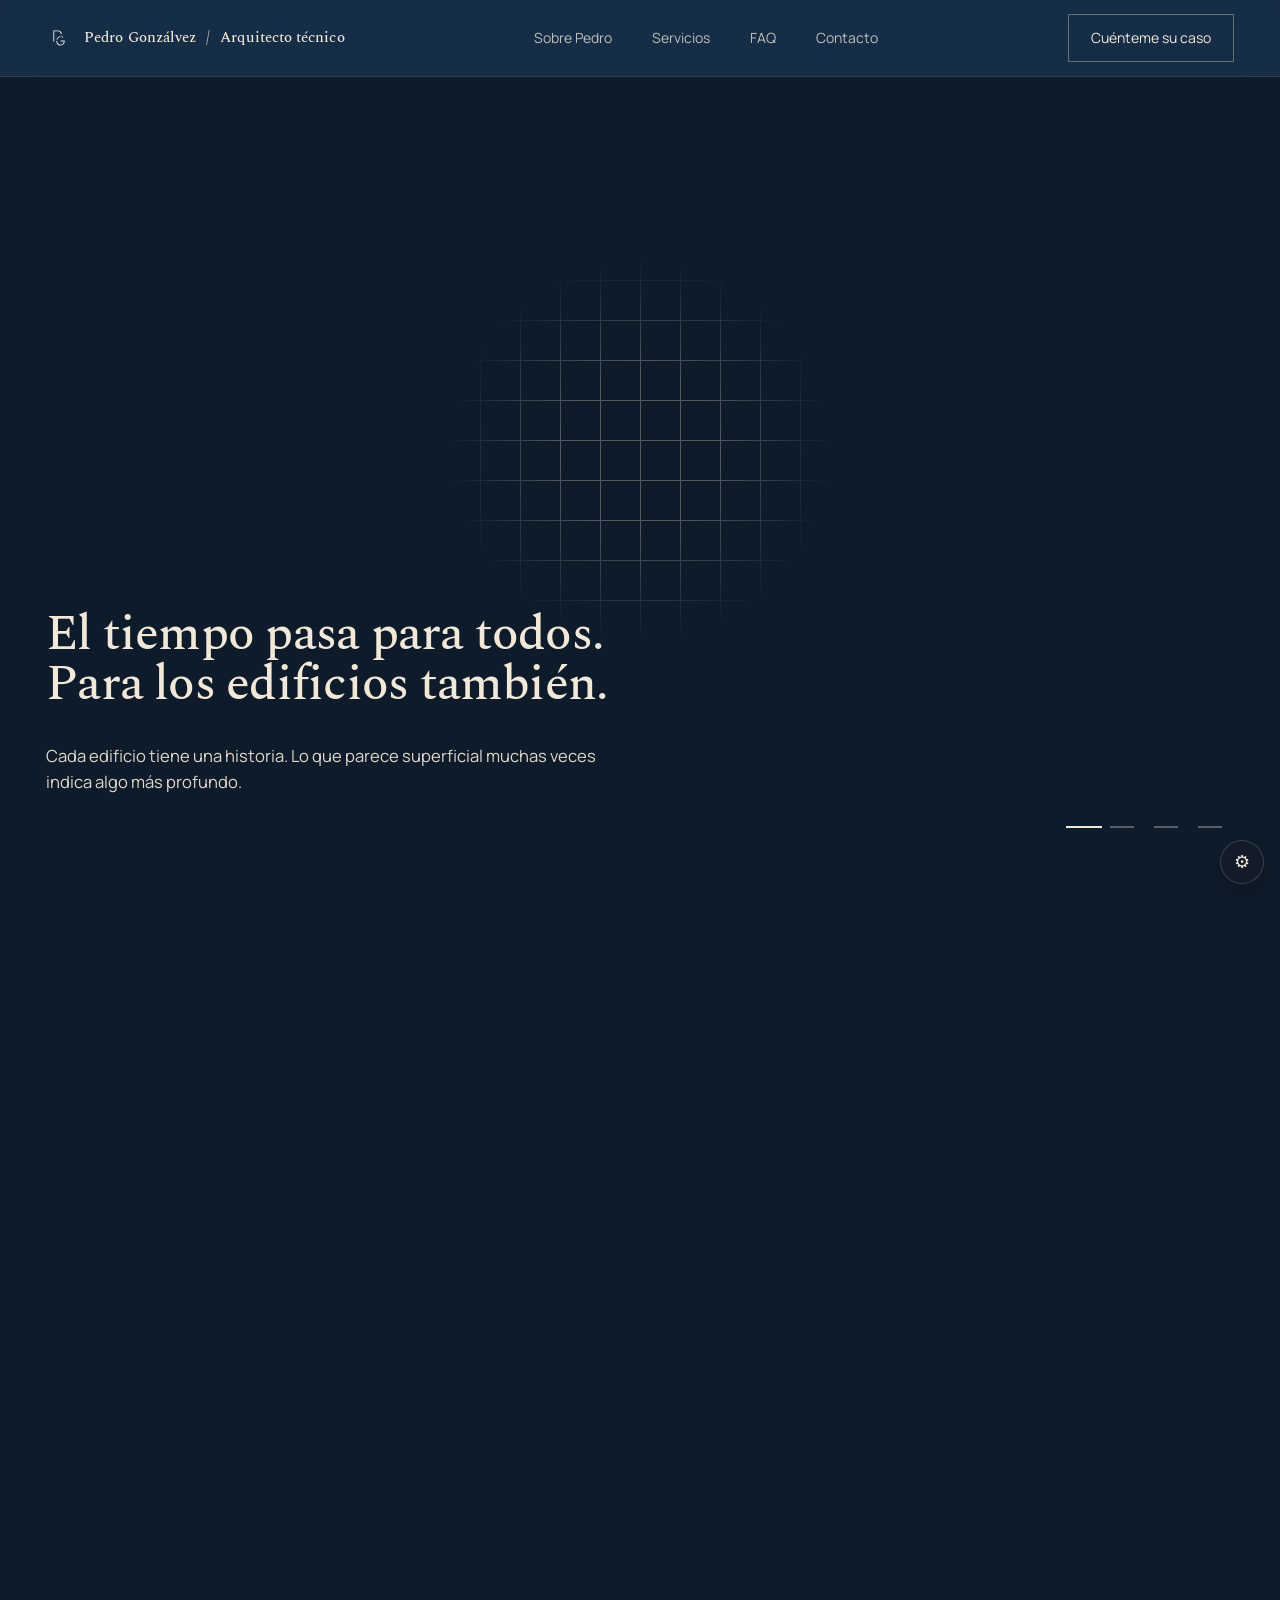
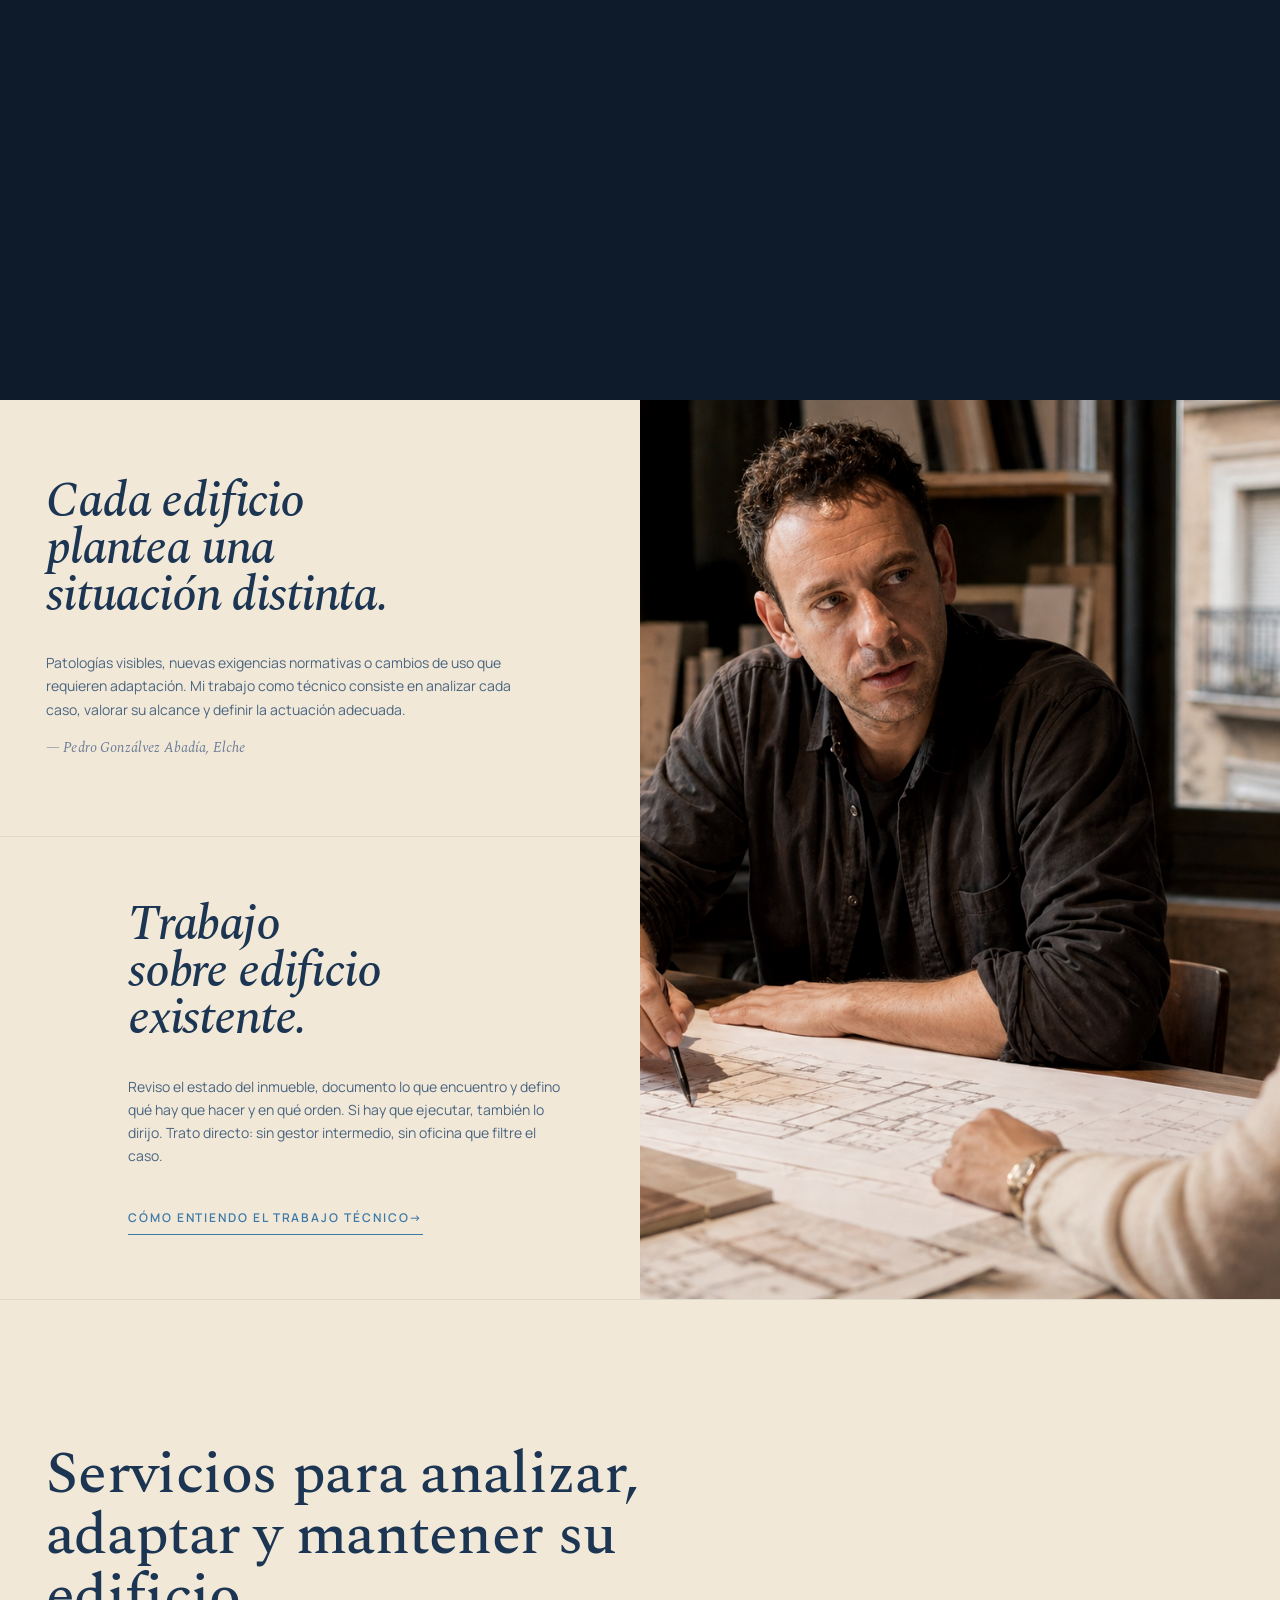
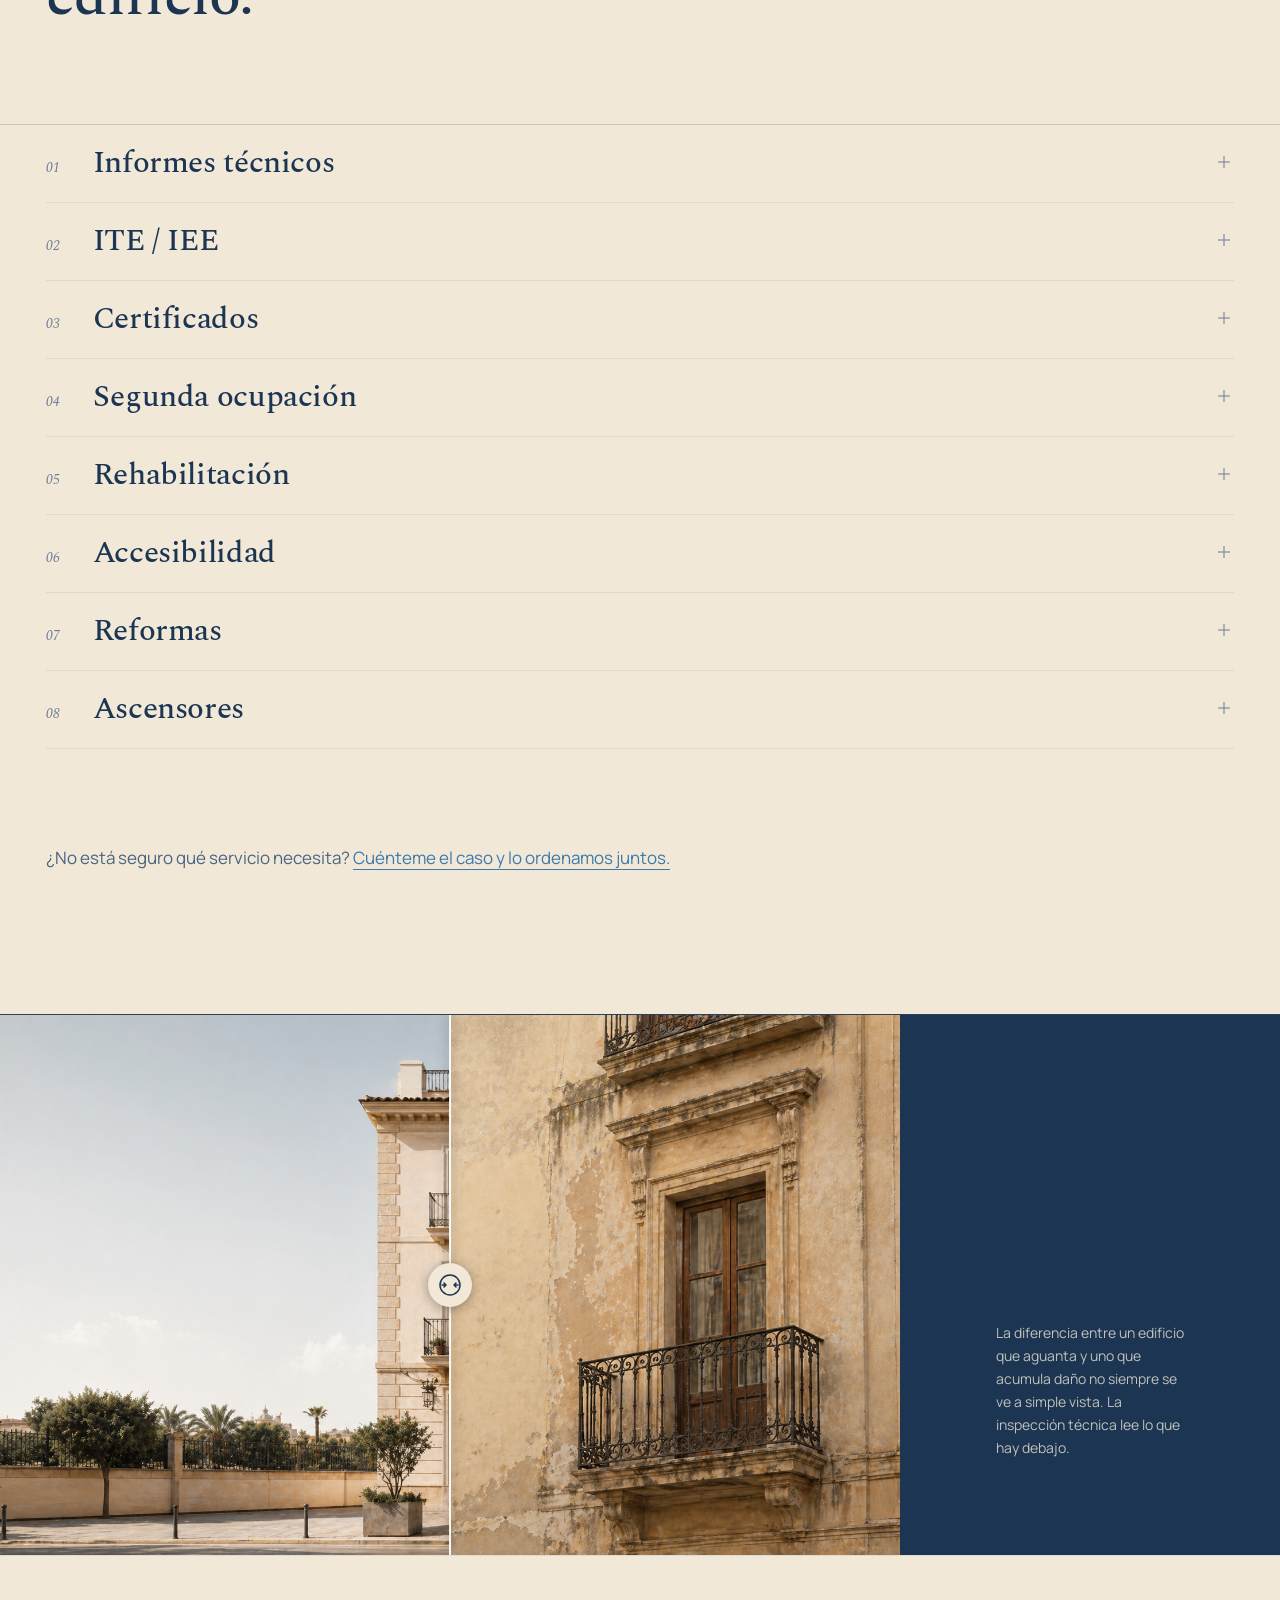
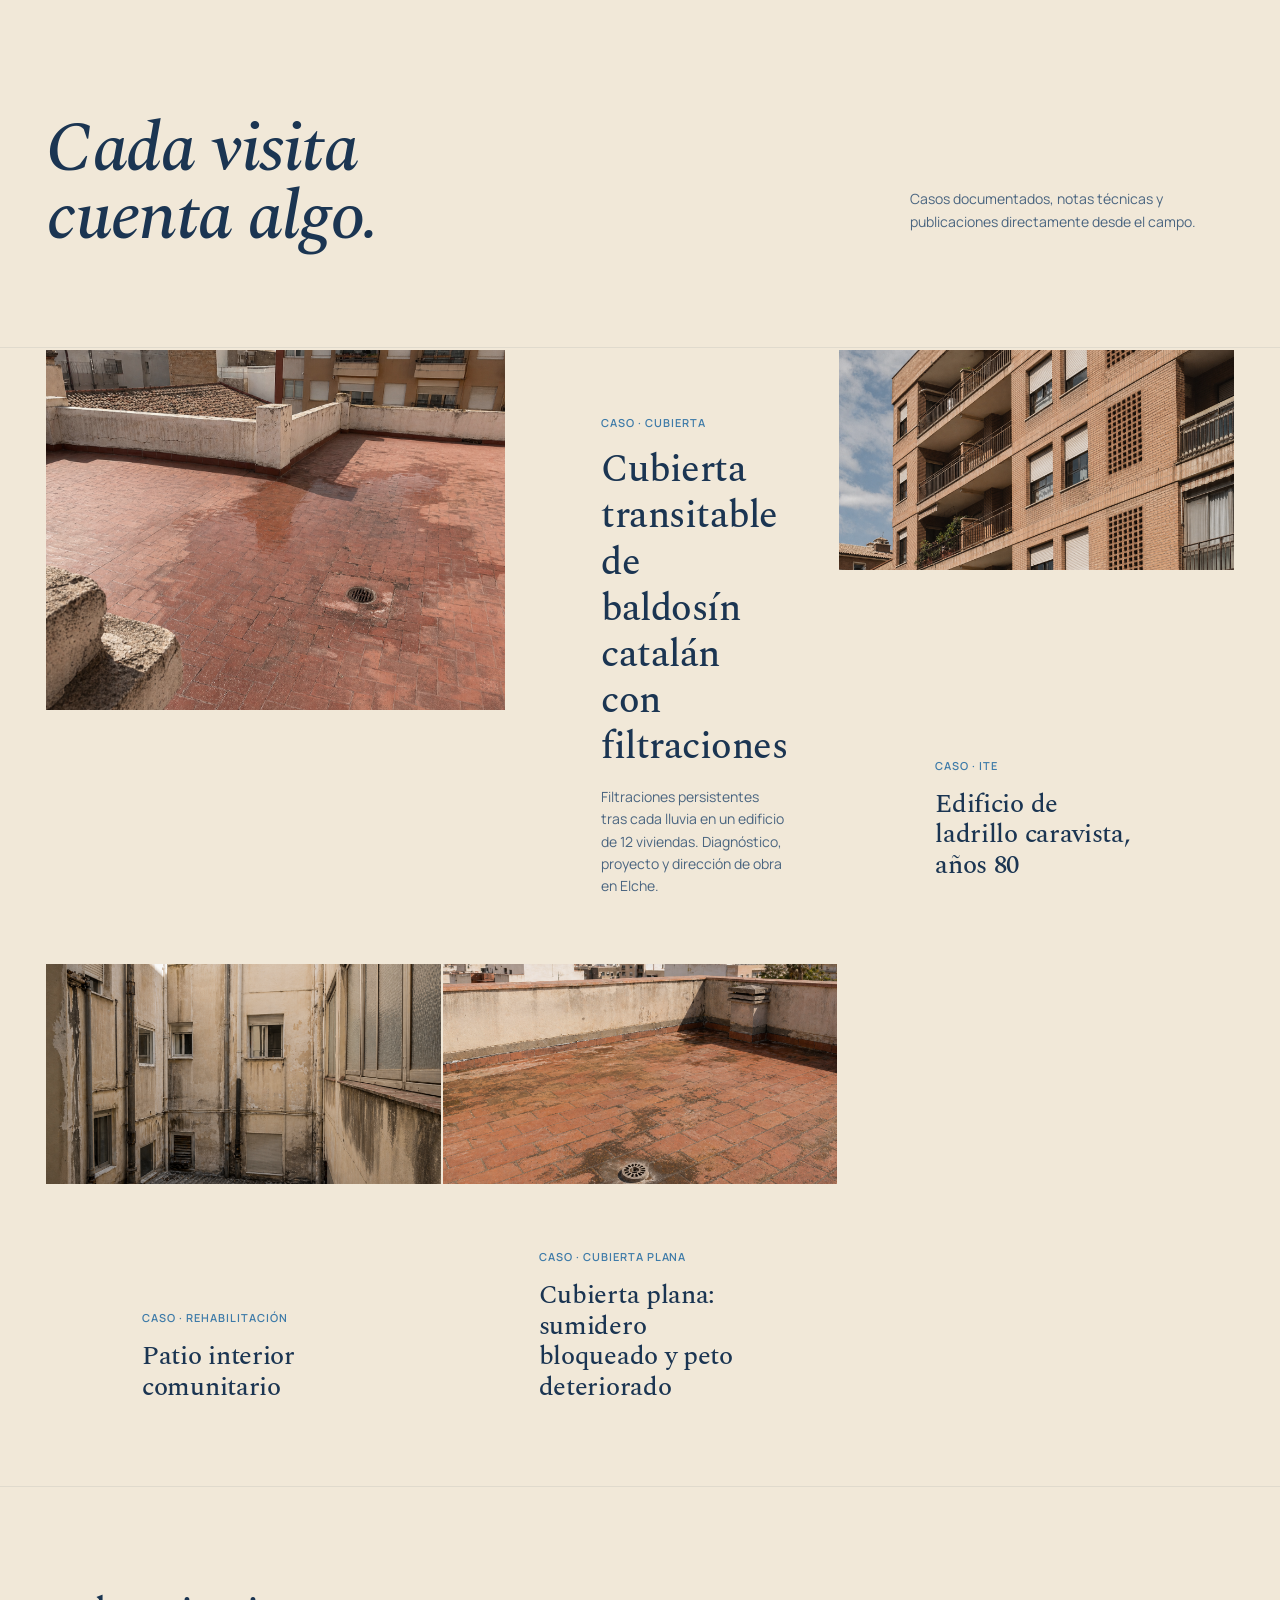
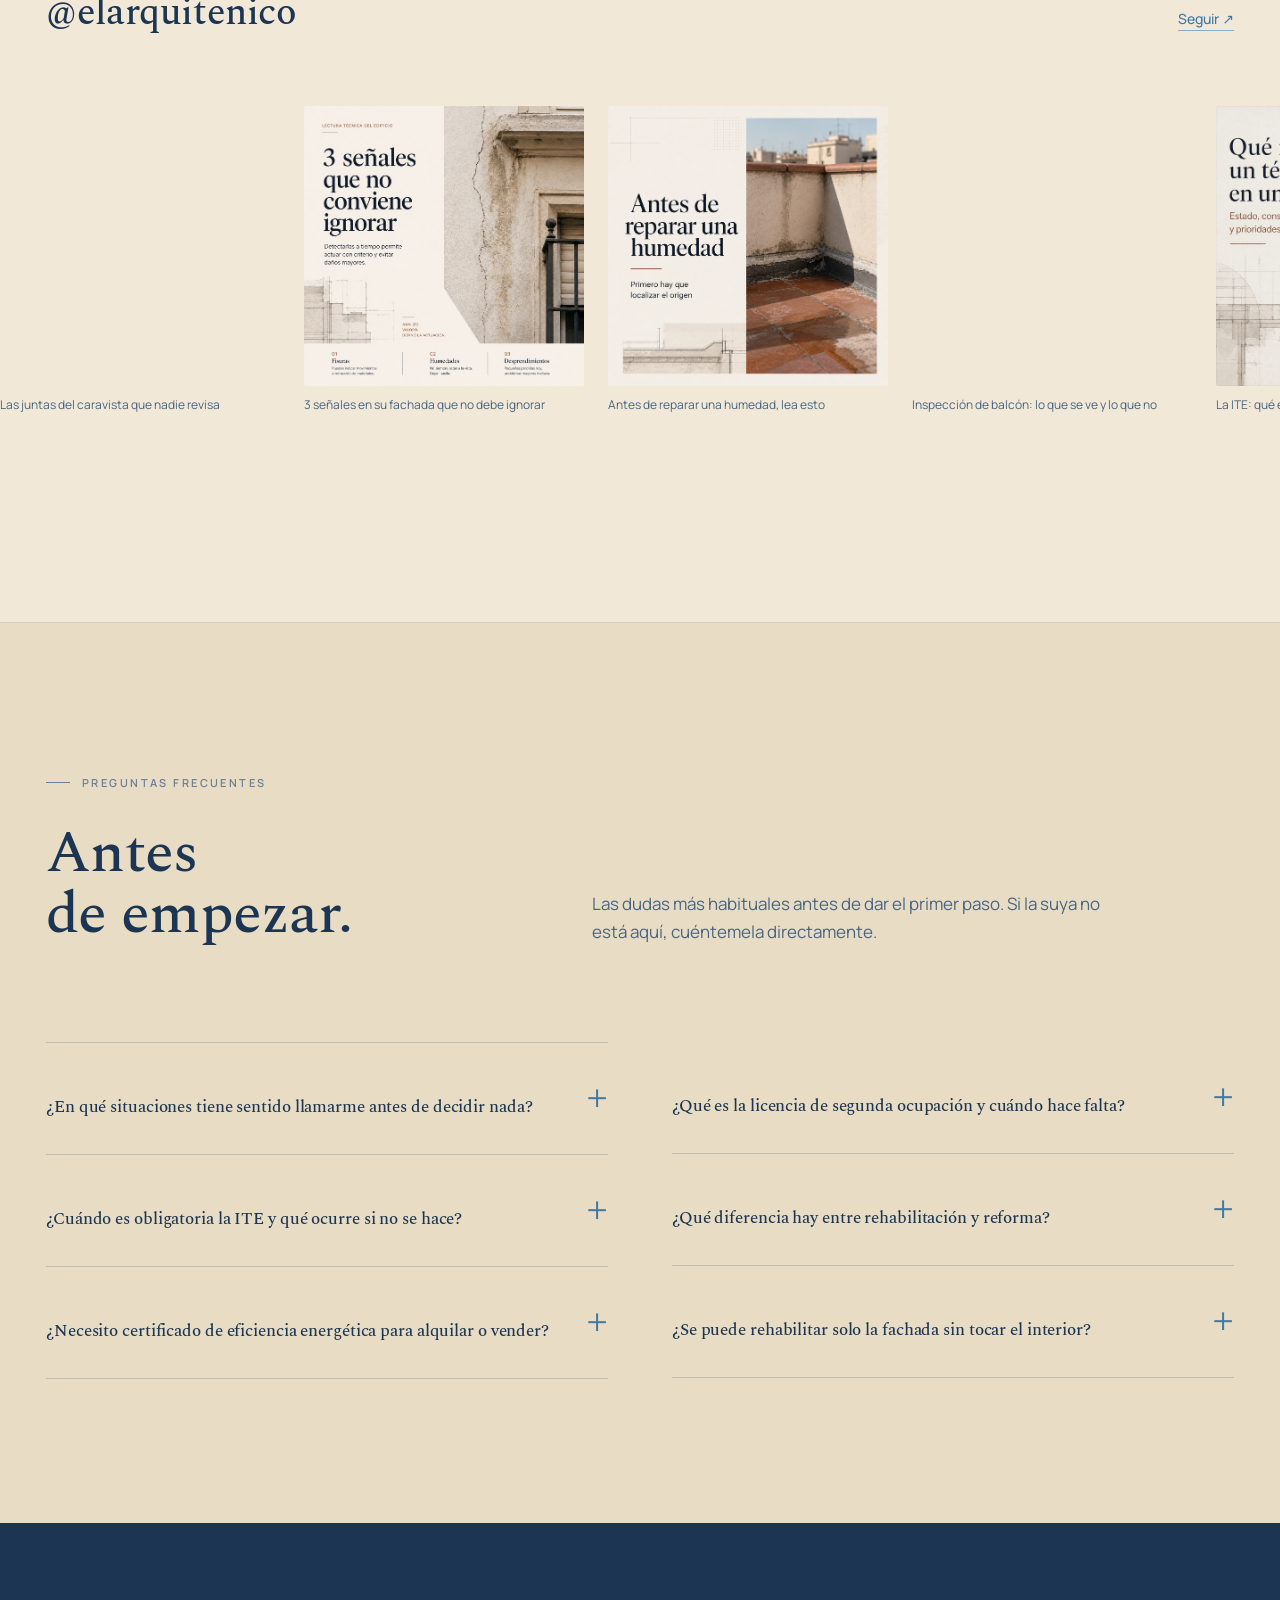
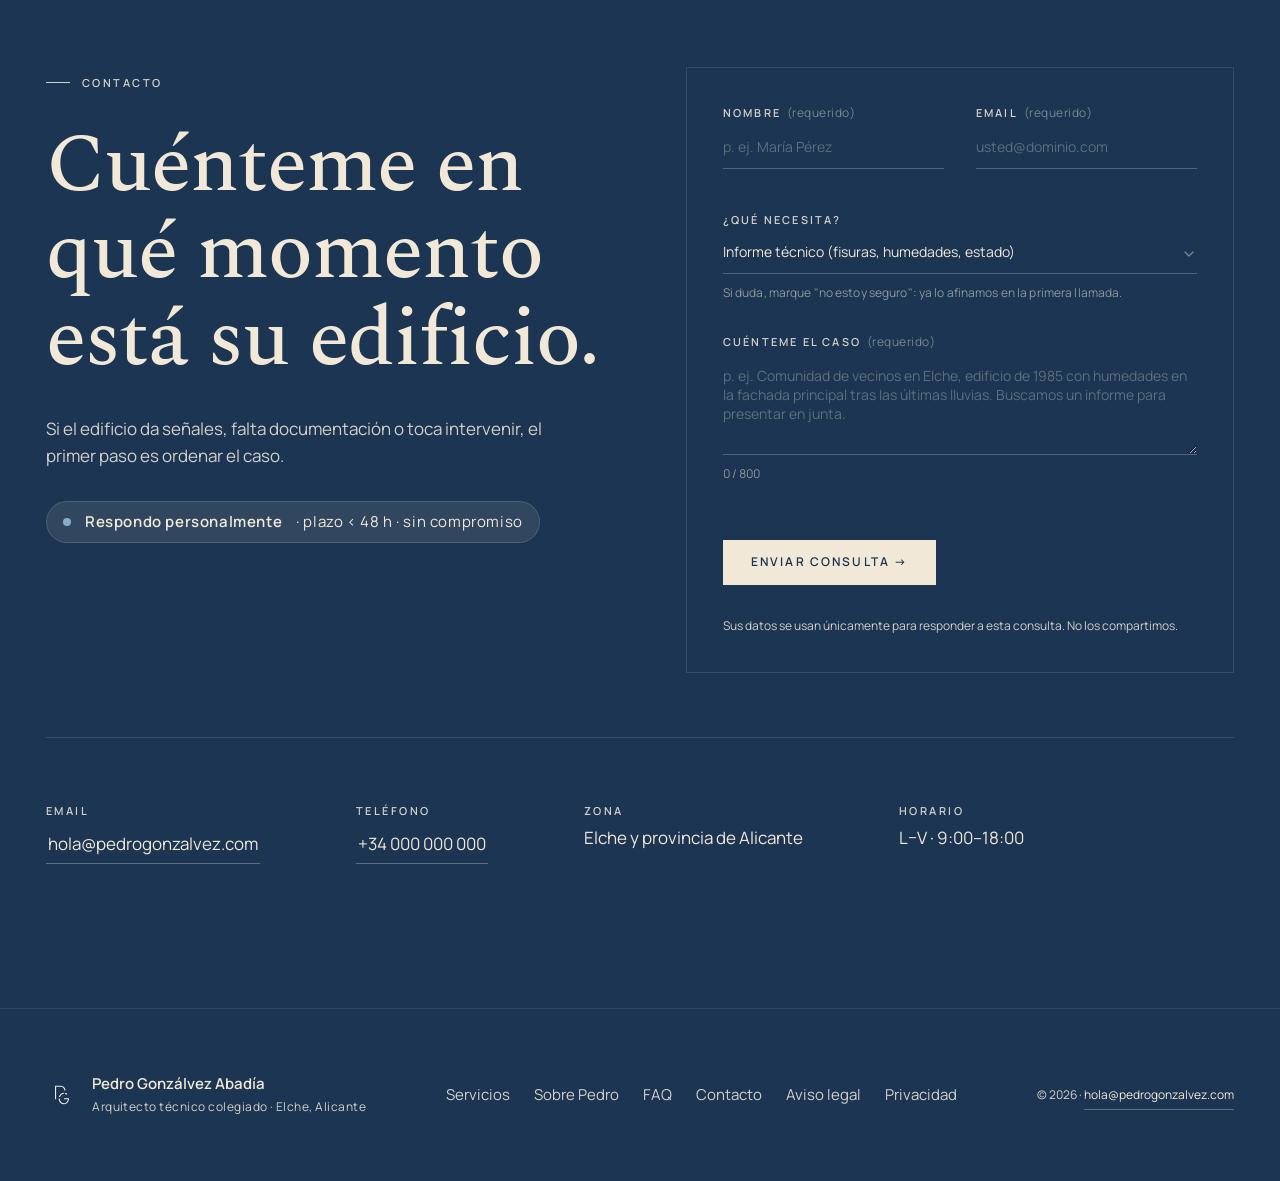
==== commit 0c385765: "Servicios acordeón + hero texto menor + foto Pedro real - Reemplaza layout 3 situaciones por acordeó" ====
--- a/07-prototype/variants/v1/index.html
+++ b/07-prototype/variants/v1/index.html
@@ -23,8 +23,8 @@
     <span><strong>Pedro Gonzálvez</strong><i class="nav__pipe">|</i>Arquitecto técnico</span>
   </a>
   <nav class="nav__links">
+    <a href="#sobre">Sobre Pedro</a>
     <a href="#servicios">Servicios</a>
-    <a href="#sobre">Sobre Pedro</a>
     <a href="#faq">FAQ</a>
     <a href="#contacto">Contacto</a>
   </nav>
@@ -124,8 +124,8 @@
   </div>
   <figure class="intro__foto">
     <img loading="lazy" decoding="async"
-         src="../../../03-media/images-final/images/10-sobre-pedro-trabajando.png"
-         alt="Pedro Gonzálvez en una inspección técnica" />
+         src="../../../03-media/images-final/images/22-sobre-pedro-referencia.png"
+         alt="Pedro Gonzálvez, arquitecto técnico" />
   </figure>
 </section>
 
@@ -139,87 +139,105 @@
     </h2>
   </header>
 
-  <ol class="situaciones" role="list">
-
-    <li class="situacion">
-      <div class="situacion__ctx">
-        <span class="situacion__n" aria-hidden="true">01</span>
-        <h3>Cuando el edificio<br/>da señales.</h3>
-        <p>Fisuras, humedades, deformaciones, pérdida de material. Lo reviso, lo diagnostico y documento qué conviene hacer.</p>
-      </div>
-      <ul class="situacion__srvs" role="list">
-        <li>
-          <a href="#contacto">
-            <span class="srv-nombre">Informes técnicos</span>
-            <span class="srv-desc">Diagnóstico escrito del estado del inmueble: causa, alcance y recomendación de actuación proporcional.</span>
-          </a>
-        </li>
-        <li>
-          <a href="#contacto">
-            <span class="srv-nombre">Rehabilitación</span>
-            <span class="srv-desc">Diagnóstico, proyecto y dirección de obra para fachadas, cubiertas y elementos estructurales deteriorados.</span>
-          </a>
-        </li>
-      </ul>
-    </li>
-
-    <li class="situacion">
-      <div class="situacion__ctx">
-        <span class="situacion__n" aria-hidden="true">02</span>
-        <h3>Cuando el expediente<br/>no está en regla.</h3>
-        <p>ITE pendiente, certificado sin tramitar, licencia caducada. Identifico el trámite, preparo la documentación y la dejo lista para presentar.</p>
-      </div>
-      <ul class="situacion__srvs" role="list">
-        <li>
-          <a href="#contacto">
-            <span class="srv-nombre">ITE / IEE</span>
-            <span class="srv-desc">Inspección técnica obligatoria por ley: visita, informe estandarizado y presentación en el ayuntamiento.</span>
-          </a>
-        </li>
-        <li>
-          <a href="#contacto">
-            <span class="srv-nombre">Certificados</span>
-            <span class="srv-desc">Eficiencia energética, segunda ocupación, antigüedad o estado de conservación: el documento correcto, firmado y registrado.</span>
-          </a>
-        </li>
-        <li>
-          <a href="#contacto">
-            <span class="srv-nombre">Segunda ocupación</span>
-            <span class="srv-desc">Licencia municipal exigida en la Comunitat Valenciana para contratos de arrendamiento de vivienda usada.</span>
-          </a>
-        </li>
-      </ul>
-    </li>
-
-    <li class="situacion">
-      <div class="situacion__ctx">
-        <span class="situacion__n" aria-hidden="true">03</span>
-        <h3>Cuando el uso<br/>ya no encaja.</h3>
-        <p>Accesibilidad, ascensor, reforma de vivienda o local. Valoro viabilidad, proyecto la intervención y dirijo la ejecución.</p>
-      </div>
-      <ul class="situacion__srvs" role="list">
-        <li>
-          <a href="#contacto">
-            <span class="srv-nombre">Reformas</span>
-            <span class="srv-desc">Proyecto y dirección de obra para la adaptación de vivienda o local a un uso actual o nuevo programa.</span>
-          </a>
-        </li>
-        <li>
-          <a href="#contacto">
-            <span class="srv-nombre">Accesibilidad</span>
-            <span class="srv-desc">Análisis y adecuación de barreras arquitectónicas en portal, escalera y fachada para comunidades de propietarios.</span>
-          </a>
-        </li>
-        <li>
-          <a href="#contacto">
-            <span class="srv-nombre">Ascensores</span>
-            <span class="srv-desc">Estudio de viabilidad técnica, proyecto de instalación y dirección de obra en edificios sin ascensor.</span>
-          </a>
-        </li>
-      </ul>
-    </li>
-
-  </ol>
+  <div class="acordeon" role="list">
+
+    <details class="acrd__item" role="listitem">
+      <summary class="acrd__head">
+        <span class="acrd__n" aria-hidden="true">01</span>
+        <span class="acrd__title">Informes técnicos</span>
+        <span class="acrd__icon" aria-hidden="true"></span>
+      </summary>
+      <div class="acrd__body">
+        <p>Diagnóstico escrito del estado del inmueble: causa, alcance y recomendación de actuación proporcional. Útil antes de comprar, vender o intervenir, y cuando aparecen anomalías que hay que valorar con criterio técnico.</p>
+        <a class="acrd__cta" href="#contacto">Consultar este servicio <span aria-hidden="true">→</span></a>
+      </div>
+    </details>
+
+    <details class="acrd__item" role="listitem">
+      <summary class="acrd__head">
+        <span class="acrd__n" aria-hidden="true">02</span>
+        <span class="acrd__title">ITE / IEE</span>
+        <span class="acrd__icon" aria-hidden="true"></span>
+      </summary>
+      <div class="acrd__body">
+        <p>Inspección técnica obligatoria por ley: visita al edificio, informe estandarizado y presentación ante el ayuntamiento. Incluye el Informe de Evaluación del Edificio cuando la normativa autonómica lo exige.</p>
+        <a class="acrd__cta" href="#contacto">Consultar este servicio <span aria-hidden="true">→</span></a>
+      </div>
+    </details>
+
+    <details class="acrd__item" role="listitem">
+      <summary class="acrd__head">
+        <span class="acrd__n" aria-hidden="true">03</span>
+        <span class="acrd__title">Certificados</span>
+        <span class="acrd__icon" aria-hidden="true"></span>
+      </summary>
+      <div class="acrd__body">
+        <p>Eficiencia energética, segunda ocupación, antigüedad o estado de conservación: el documento correcto, firmado y registrado. Tramitación completa hasta la obtención del certificado definitivo.</p>
+        <a class="acrd__cta" href="#contacto">Consultar este servicio <span aria-hidden="true">→</span></a>
+      </div>
+    </details>
+
+    <details class="acrd__item" role="listitem">
+      <summary class="acrd__head">
+        <span class="acrd__n" aria-hidden="true">04</span>
+        <span class="acrd__title">Segunda ocupación</span>
+        <span class="acrd__icon" aria-hidden="true"></span>
+      </summary>
+      <div class="acrd__body">
+        <p>Licencia municipal exigida en la Comunitat Valenciana para contratos de arrendamiento de vivienda usada. Visita, informe técnico y gestión ante el ayuntamiento.</p>
+        <a class="acrd__cta" href="#contacto">Consultar este servicio <span aria-hidden="true">→</span></a>
+      </div>
+    </details>
+
+    <details class="acrd__item" role="listitem">
+      <summary class="acrd__head">
+        <span class="acrd__n" aria-hidden="true">05</span>
+        <span class="acrd__title">Rehabilitación</span>
+        <span class="acrd__icon" aria-hidden="true"></span>
+      </summary>
+      <div class="acrd__body">
+        <p>Diagnóstico, proyecto y dirección de obra para fachadas, cubiertas y elementos estructurales deteriorados. Incluye la coordinación con industriales y el seguimiento de ejecución hasta el cierre.</p>
+        <a class="acrd__cta" href="#contacto">Consultar este servicio <span aria-hidden="true">→</span></a>
+      </div>
+    </details>
+
+    <details class="acrd__item" role="listitem">
+      <summary class="acrd__head">
+        <span class="acrd__n" aria-hidden="true">06</span>
+        <span class="acrd__title">Accesibilidad</span>
+        <span class="acrd__icon" aria-hidden="true"></span>
+      </summary>
+      <div class="acrd__body">
+        <p>Análisis y adecuación de barreras arquitectónicas en portal, escalera y fachada para comunidades de propietarios. Proyecto de obras de accesibilidad y dirección de ejecución.</p>
+        <a class="acrd__cta" href="#contacto">Consultar este servicio <span aria-hidden="true">→</span></a>
+      </div>
+    </details>
+
+    <details class="acrd__item" role="listitem">
+      <summary class="acrd__head">
+        <span class="acrd__n" aria-hidden="true">07</span>
+        <span class="acrd__title">Reformas</span>
+        <span class="acrd__icon" aria-hidden="true"></span>
+      </summary>
+      <div class="acrd__body">
+        <p>Proyecto y dirección de obra para la adaptación de vivienda o local a un uso actual o nuevo programa. Memoria, planos y seguimiento hasta la recepción de la obra.</p>
+        <a class="acrd__cta" href="#contacto">Consultar este servicio <span aria-hidden="true">→</span></a>
+      </div>
+    </details>
+
+    <details class="acrd__item" role="listitem">
+      <summary class="acrd__head">
+        <span class="acrd__n" aria-hidden="true">08</span>
+        <span class="acrd__title">Ascensores</span>
+        <span class="acrd__icon" aria-hidden="true"></span>
+      </summary>
+      <div class="acrd__body">
+        <p>Estudio de viabilidad técnica, proyecto de instalación y dirección de obra en edificios sin ascensor. Coordinación con el industrial de la instalación y gestión de licencias.</p>
+        <a class="acrd__cta" href="#contacto">Consultar este servicio <span aria-hidden="true">→</span></a>
+      </div>
+    </details>
+
+  </div>
 
   <p class="servicios__pie">
     ¿No está seguro qué servicio necesita?
--- a/07-prototype/variants/v1/style.css
+++ b/07-prototype/variants/v1/style.css
@@ -238,9 +238,9 @@
 .hero__phase.is-active { opacity: 1; transform: translateY(0); pointer-events: auto; }
 .hero__title--ops {
   font-family: var(--display); font-weight: 500;
-  font-size: clamp(36px, 6.4vw, 96px);
+  font-size: clamp(22px, 3.8vw, 58px);
   line-height: 1.08;
-  letter-spacing: -0.018em;
+  letter-spacing: -0.016em;
   margin: 0 0 var(--md); color: var(--on-dark);
 }
 .ops-line { display: block; }
@@ -278,9 +278,9 @@
 @keyframes pulse { 0%,100% { opacity: 0.5; transform: scale(1); } 50% { opacity: 1; transform: scale(1.3); } }
 .hero__title {
   font-family: var(--display); font-weight: 500;
-  font-size: clamp(36px, 6.4vw, 96px);
-  line-height: 1.02;
-  letter-spacing: -0.018em;
+  font-size: clamp(22px, 3.8vw, 58px);
+  line-height: 1.04;
+  letter-spacing: -0.016em;
   margin: 0 0 var(--md); color: var(--on-dark);
 }
 .hero__lead {
@@ -377,7 +377,7 @@
 }
 
 /* ============================================================
-   SERVICIOS: 3 situaciones, 8 servicios organizados por ejes
+   SERVICIOS: acordeón 8 servicios
    ============================================================ */
 .servicios { position: relative; z-index: 2; background: var(--bg); padding-bottom: var(--xxl); }
 .servicios__head {
@@ -388,80 +388,93 @@
 .servicios__head .display { font-size: var(--t-5); margin: 0; }
 @media (max-width: 900px) { .servicios__head { grid-template-columns: 1fr; padding-bottom: var(--md); } }
 
-/* Lista de situaciones */
-.situaciones {
-  list-style: none; padding: 0; margin: 0;
+/* Acordeón de servicios */
+.acordeon {
   border-top: 1px solid var(--rule);
-}
-
-.situacion {
+  padding: 0 var(--gx);
+}
+
+.acrd__item {
+  border-bottom: 1px solid var(--rule-soft);
+}
+
+.acrd__head {
+  display: flex; align-items: baseline; gap: var(--md);
+  padding: clamp(18px, 2.4vh, 28px) 0;
+  cursor: pointer;
+  list-style: none;
+  user-select: none;
+}
+.acrd__head::-webkit-details-marker { display: none; }
+.acrd__head::marker { display: none; }
+
+.acrd__n {
+  font-family: var(--display); font-style: italic;
+  font-size: clamp(13px, 1.1vw, 16px); font-weight: 400;
+  color: var(--ink-mute); letter-spacing: 0.02em;
+  min-width: 2ch; flex-shrink: 0;
+}
+
+.acrd__title {
+  font-family: var(--display); font-weight: 500;
+  font-size: clamp(20px, 2.4vw, 34px);
+  line-height: 1.1; letter-spacing: -0.012em;
+  color: var(--ink);
+  flex: 1;
+  transition: color .2s var(--ease);
+}
+
+.acrd__icon {
+  margin-left: auto; flex-shrink: 0;
+  width: 20px; height: 20px;
+  position: relative;
+}
+.acrd__icon::before,
+.acrd__icon::after {
+  content: ''; position: absolute;
+  background: var(--ink-mute);
+  transition: transform .3s var(--ease), opacity .3s var(--ease);
+}
+.acrd__icon::before {
+  width: 12px; height: 1px;
+  top: 50%; left: 50%;
+  transform: translate(-50%, -50%);
+}
+.acrd__icon::after {
+  width: 1px; height: 12px;
+  top: 50%; left: 50%;
+  transform: translate(-50%, -50%);
+}
+
+.acrd__item[open] .acrd__icon::after {
+  transform: translate(-50%, -50%) rotate(90deg);
+  opacity: 0;
+}
+.acrd__item[open] .acrd__head .acrd__title { color: var(--accent); }
+
+.acrd__head:hover .acrd__title { color: var(--accent); }
+
+.acrd__body {
   display: grid;
-  grid-template-columns: minmax(260px, 380px) minmax(0, 1fr);
-  gap: 0;
-  border-bottom: 1px solid var(--rule);
-  transition: background .3s var(--ease);
-}
-.situacion:hover { background: var(--bg-soft); }
-
-.situacion__ctx {
-  padding: clamp(36px, 5vh, 72px) clamp(24px, 3.5vw, 56px) clamp(36px, 5vh, 72px) var(--gx);
-  border-right: 1px solid var(--rule-soft);
-  display: flex; flex-direction: column; justify-content: flex-start;
-}
-.situacion__n {
-  display: block;
-  font-family: var(--display); font-style: italic; font-weight: 500;
-  font-size: clamp(52px, 7.5vw, 108px); line-height: 1;
-  color: var(--accent); letter-spacing: -0.02em;
-  margin-bottom: var(--md);
-}
-.situacion__ctx h3 {
+  grid-template-rows: 1fr;
+  overflow: hidden;
+  padding-bottom: clamp(20px, 3vh, 36px);
+  padding-left: calc(2ch + var(--md));
+  max-width: 72ch;
+}
+
+.acrd__body p {
   margin: 0 0 var(--md);
-  font-family: var(--display); font-weight: 500;
-  font-size: var(--t-3); line-height: 1.08; letter-spacing: -0.01em; color: var(--ink);
-}
-.situacion__ctx p {
-  margin: 0; font-size: var(--t-1); line-height: 1.65; color: var(--ink-soft); max-width: 34ch;
-}
-
-.situacion__srvs {
-  list-style: none; padding: 0; margin: 0;
-  padding: clamp(36px, 5vh, 72px) var(--gx) clamp(36px, 5vh, 72px) clamp(24px, 3.5vw, 56px);
-  display: flex; flex-direction: column; justify-content: center;
-  gap: 0;
-}
-.situacion__srvs li {
-  border-bottom: 1px solid var(--rule-soft);
-}
-.situacion__srvs li:last-child { border-bottom: 0; }
-.situacion__srvs a {
-  display: flex; flex-direction: column; gap: 4px;
-  padding: var(--md) 0;
-  transition: background .15s;
-}
-.srv-nombre {
-  font-family: var(--display); font-weight: 500;
-  font-size: var(--t-2); line-height: 1.2; letter-spacing: -0.006em;
-  color: var(--ink);
-  transition: color .2s;
-}
-.srv-desc {
-  font-size: var(--t-1); line-height: 1.55;
-  color: var(--ink-mute);
-}
-.situacion__srvs a:hover .srv-nombre { color: var(--accent); }
-.situacion__srvs a:hover .srv-desc { color: var(--ink-soft); }
-
-@media (max-width: 860px) {
-  .situacion { grid-template-columns: 1fr; }
-  .situacion__ctx {
-    padding: var(--lg) var(--gx) var(--md);
-    border-right: 0;
-    border-bottom: 1px solid var(--rule-soft);
-  }
-  .situacion__n { font-size: clamp(44px, 12vw, 72px); }
-  .situacion__srvs { padding: var(--md) var(--gx) var(--lg); }
-}
+  font-size: var(--t-1); line-height: 1.7;
+  color: var(--ink-soft);
+}
+
+.acrd__cta {
+  font-size: var(--t-1); font-weight: 500;
+  color: var(--accent);
+  letter-spacing: 0.01em;
+}
+.acrd__cta:hover { text-decoration: underline; }
 
 .servicios__pie {
   margin: var(--xl) 0 0;
